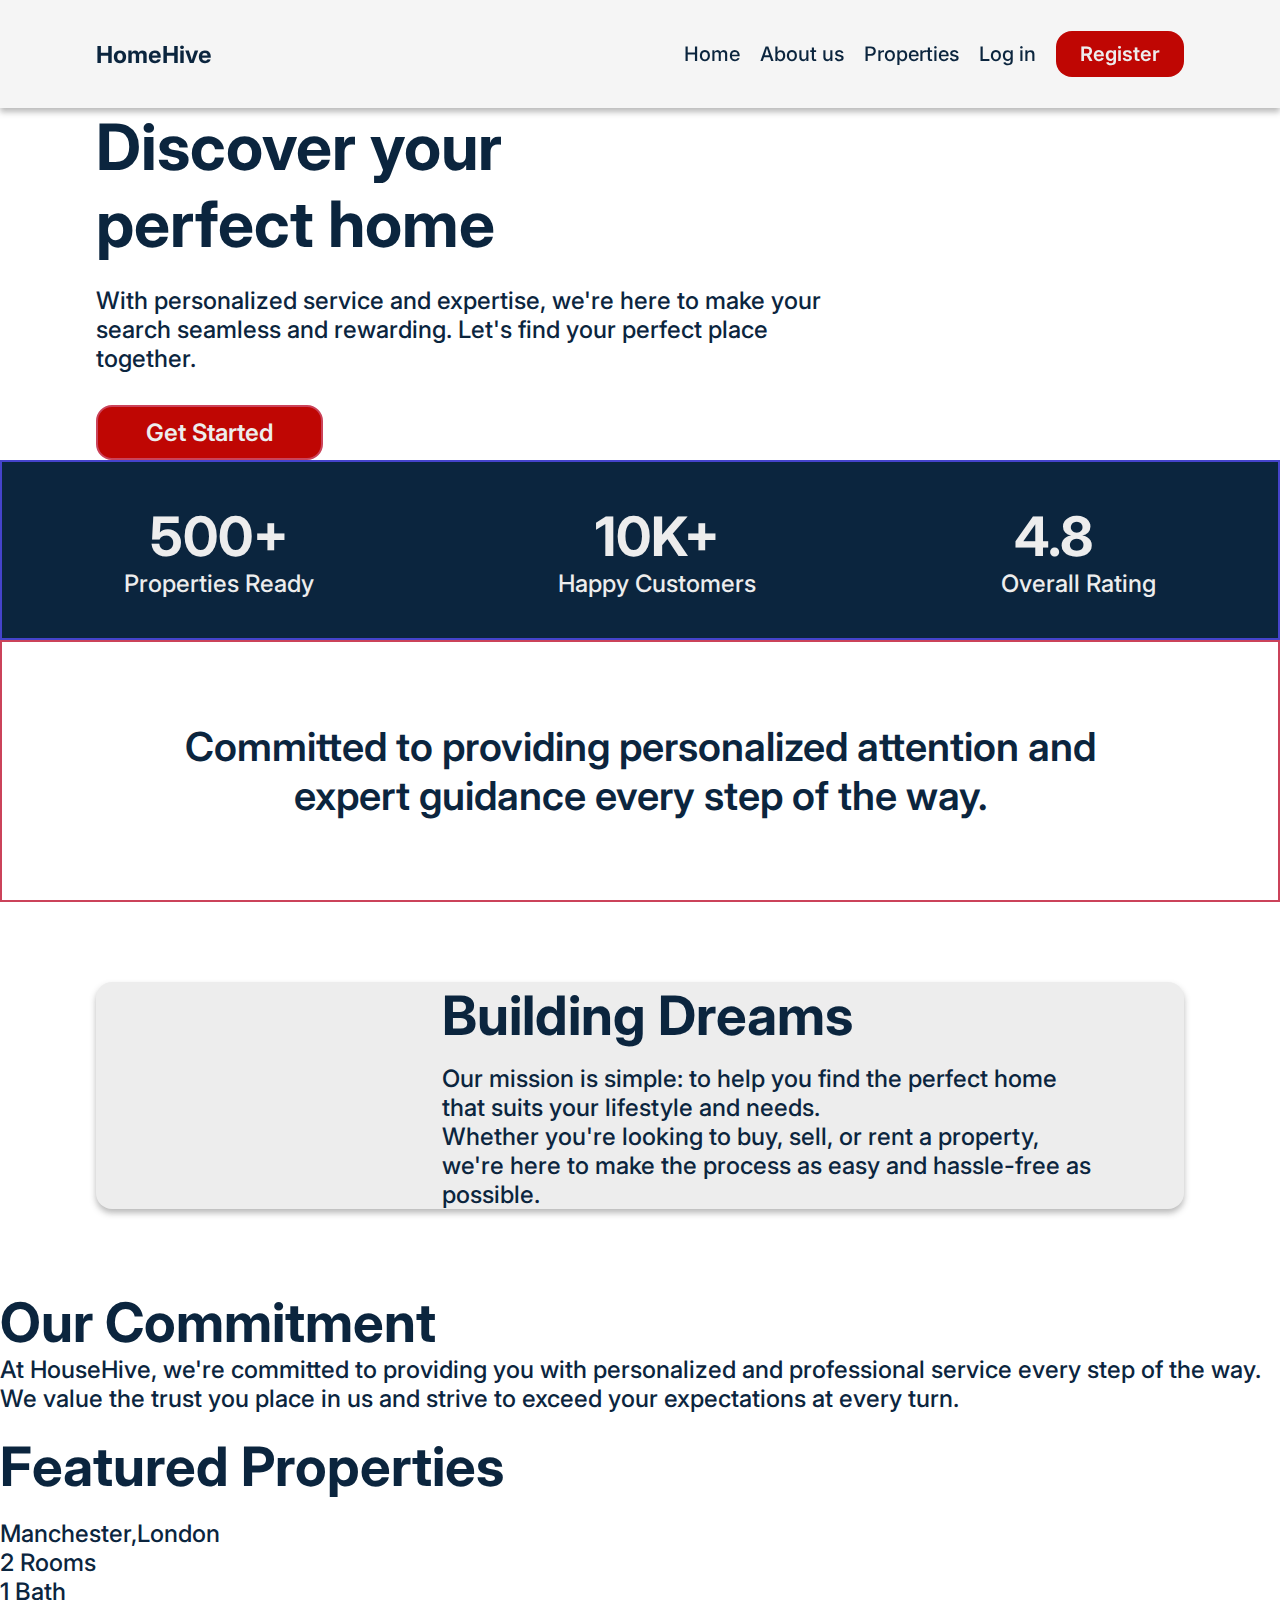
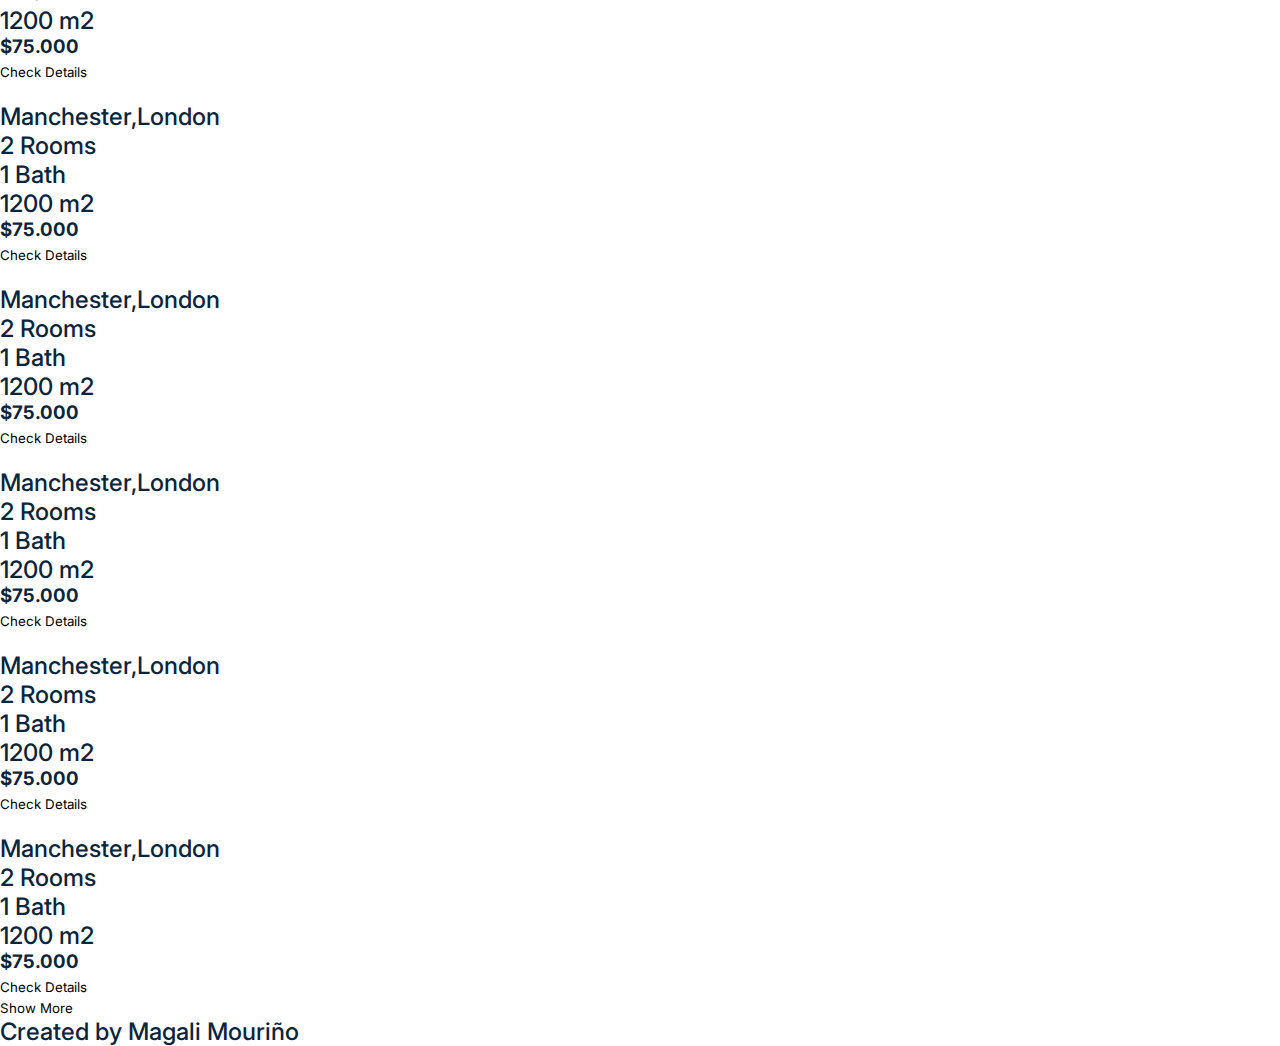
==== index.html @ 3bb1bc7a "other sections" ====
<!DOCTYPE html>
<html lang="en">
<head>
    <meta charset="UTF-8">
    <meta name="viewport" content="width=device-width, initial-scale=1.0">
    <title>HomeHive</title>
    <link rel="stylesheet" href="styles.css">
    <link rel="shortcut icon" href="favicon.ico" type="image/x-icon">
    <script src="https://kit.fontawesome.com/fa030ff4b5.js" crossorigin="anonymous"></script>
</head>
<body>
    <header class="header">
        <nav>
            <a class="company-name"><h3>HomeHive</h3><i class="fa-solid fa-house"></i></a>
            <ul>
                <li><a href="">Home</a></li>
                <li><a href="">About us</a></li>
                <li><a href="">Properties</a></li>
                <li><a href="">Log in</a></li>
                <li><a class="red-button" href="">Register</a></li>
            </ul>
        </nav>
    </header>
    <main>
        <section class="first-section">
            <div>
                <h1>Discover your <br> perfect home</h1>
                <p>With personalized service and expertise, we're here to make your search seamless and rewarding. Let's find your perfect place together.</p>
                <button class="red-button">Get Started</button>
            </div>
            <img src="./assets/mainSection-image.jpg" alt="">
        </section>

        <section class="numbers-section">
            <ul>
                <li>
                    <h2>500+</h2>
                    <p>Properties Ready</p>
                </li>
                <li>
                    <h2>10K+</h2>
                    <p>Happy Customers</p>
                </li>
                <li >
                    <div><i class="fas fa-star"></i>
                        <h2>4.8</h2></div>
                    <p>Overall Rating</p>
                </li>
            </ul>
        </section>

        <section class="about-section">
            <h2 class="sub-title">Committed to providing personalized attention and <br> expert guidance every step of the way.</h2>
        
            <div class="building-dreams">
                <img src="./assets/building-dreams.png" alt="">
                <div class="box">
                    <h2>Building Dreams</h2>
                    <p>Our mission is simple: to help you find the perfect home that suits your lifestyle and needs.</p>
                    <p>Whether you're looking to buy, sell, or rent a property, we're here to make the process as easy and hassle-free as possible.</p>
                </div>
            </div>

            <div>
                <h2>Our Commitment</h2>
                <p>At HouseHive, we're committed to providing you with personalized and professional service every step of the way.</p>
                <p>We value the trust you place in us and strive to exceed your expectations at every turn.</p>
                <img src="./assets/our-commitment.jpg" alt="">
            </div>
        </section>

        <section>
            <h2>Featured Properties</h2>
            <div>
                <div>
                    <img src="./assets/property-1.png" alt="">
                    <p>Manchester,London</p>
                    <p>2 Rooms</p>
                    <p>1 Bath</p>
                    <p>1200 m2</p>
                    <h3>$75.000</h3>
                    <a href="./pages/details.html"><button>Check Details</button></a>
                </div>
                <div>
                    <img src="./assets/property-2.jpg" alt="">
                    <p>Manchester,London</p>
                    <p>2 Rooms</p>
                    <p>1 Bath</p>
                    <p>1200 m2</p>
                    <h3>$75.000</h3>
                    <a href="./pages/details.html"><button>Check Details</button></a>
                </div>
                <div>
                    <img src="./assets/property-3.png" alt="">
                    <p>Manchester,London</p>
                    <p>2 Rooms</p>
                    <p>1 Bath</p>
                    <p>1200 m2</p>
                    <h3>$75.000</h3>
                    <a href="./pages/details.html"><button>Check Details</button></a>
                </div>
                <div>
                    <img src="./assets/property-4.png" alt="">
                    <p>Manchester,London</p>
                    <p>2 Rooms</p>
                    <p>1 Bath</p>
                    <p>1200 m2</p>
                    <h3>$75.000</h3>
                    <a href="./pages/details.html"><button>Check Details</button></a>
                </div>
                <div>
                    <img src="./assets/property-5.png" alt="">
                    <p>Manchester,London</p>
                    <p>2 Rooms</p>
                    <p>1 Bath</p>
                    <p>1200 m2</p>
                    <h3>$75.000</h3>
                    <a href="./pages/details.html"><button>Check Details</button></a>
                </div>
                <div>
                    <img src="./assets/property-6.png" alt="">
                    <p>Manchester,London</p>
                    <p>2 Rooms</p>
                    <p>1 Bath</p>
                    <p>1200 m2</p>
                    <h3>$75.000</h3>
                    <a href="./pages/details.html"><button>Check Details</button></a>
                </div>
            </div>

            <button>Show More</button>
        </section>

    </main>
    <footer>
      <p>Created by Magali Mouriño</p>
      <a href=""><i class="fab fa-linkedin"></i></a>
      <a href=""><i class="fab fa-github"></i></a>
    </footer>
    
</body>
</html>
---- styles.css ----
/*Fuente de google fonts*/
@import url('https://fonts.googleapis.com/css2?family=Inter:wght@100..900&display=swap');

:root {
    --primary-color: #EDEDED;
    --secondary-color: #0B253E;
    --red-color: #8D0801;
    --lightRed-color: #BF0603;
}

/*Reseteo de valores*/
*{
    margin: 0;
    padding: 0;
    box-sizing: border-box;
    font-family: "Inter", sans-serif;
}

/*Estilos generales*/
body{
    
    color: var(--secondary-color);
    
}


h1{
    font-size: 4rem;
}

h2{
    font-size: 3.4rem;
}

p{
    font-size: 1.5rem;
    font-weight: 500;
}

ul{
    list-style: none;;
}

a{
    text-decoration: none; 
    color: var(--secondary-color);
    font-size: 1.25rem;
}

button {
    border: none;
    outline: none;
    background-color: transparent;
    cursor: pointer;
    padding: 0;
    margin: 0;
    font-family: inherit;
}

/*clases*/

.header{
    background-color: #F5F5F5;
    box-shadow: 0px 4px 6px 0px rgba(60, 60, 60, 0.361);
    height: 12vh;
    position: sticky;
    top: 0;
        nav{
            height: 100%;
            display: flex;
            align-items: center;
            justify-content: space-between;
            padding: 0 6rem;
            .company-name{
                display: flex;
                i{
                    margin-left: 3px;
                    margin-top: 3.5px; 
                }
            }
            ul{
                display: flex;
                column-gap: 20px;
                font-weight: 500;
            }
           
        }
}

.first-section{
    display: flex;
    align-items: center;
    div{
        margin-left: 6rem;
        margin-right: 5rem;
        h1{
            margin-bottom: 1.5rem;
        }
        p{
            margin-bottom: 2rem;
           
           
        }
        button{
            font-size: 1.5rem;
            border: 2px solid rgb(203, 67, 90);
            padding-right: 3rem;
            padding-left: 3rem;
        }   
    }
    img{
        width: 50%;
    }
}

.numbers-section{
    background-color: var(--secondary-color);
    color: var(--primary-color);
    height: 20vh;
    ul{
        height: 100%;
        border: 2px solid rgb(69, 67, 203);
        display: flex;
        align-items: center;
        justify-content: space-around;
        li{
            text-align: center;
            div{
                display: flex;
                
            }
        }
      
    }
}

.about-section{
    .sub-title{
        text-align: center;
        font-weight: 600;
        border: 2px solid rgb(203, 67, 90);
        padding: 80px 0;
        font-size: 2.5rem;
    }
    .building-dreams{
        background-color: var(--primary-color);
        display: flex;
        margin: 5rem 6rem;
        box-shadow: 0px 4px 6px 0px rgba(60, 60, 60, 0.361);
        border-radius: 16px;
        align-items: center;
        .box{
            margin-left: 5rem;
            margin-right: 5rem;
            h2{
                margin-bottom: 1rem;
            }
        }
        img{
            width: 50%;
        }
    } 
}


.red-button{
    background-color: var(--lightRed-color);
    color: var(--primary-color);
    padding: 0.7rem 1.5rem;
    border-radius: 16px;
    font-weight: 600;
    cursor: pointer;
}
/*Modificando icono*/
.fa-solid{
    color: var(--secondary-color);
}

.fa-star{
    font-size: 2rem;
    padding-top: 0.7rem;
    margin-right: 13px;
}
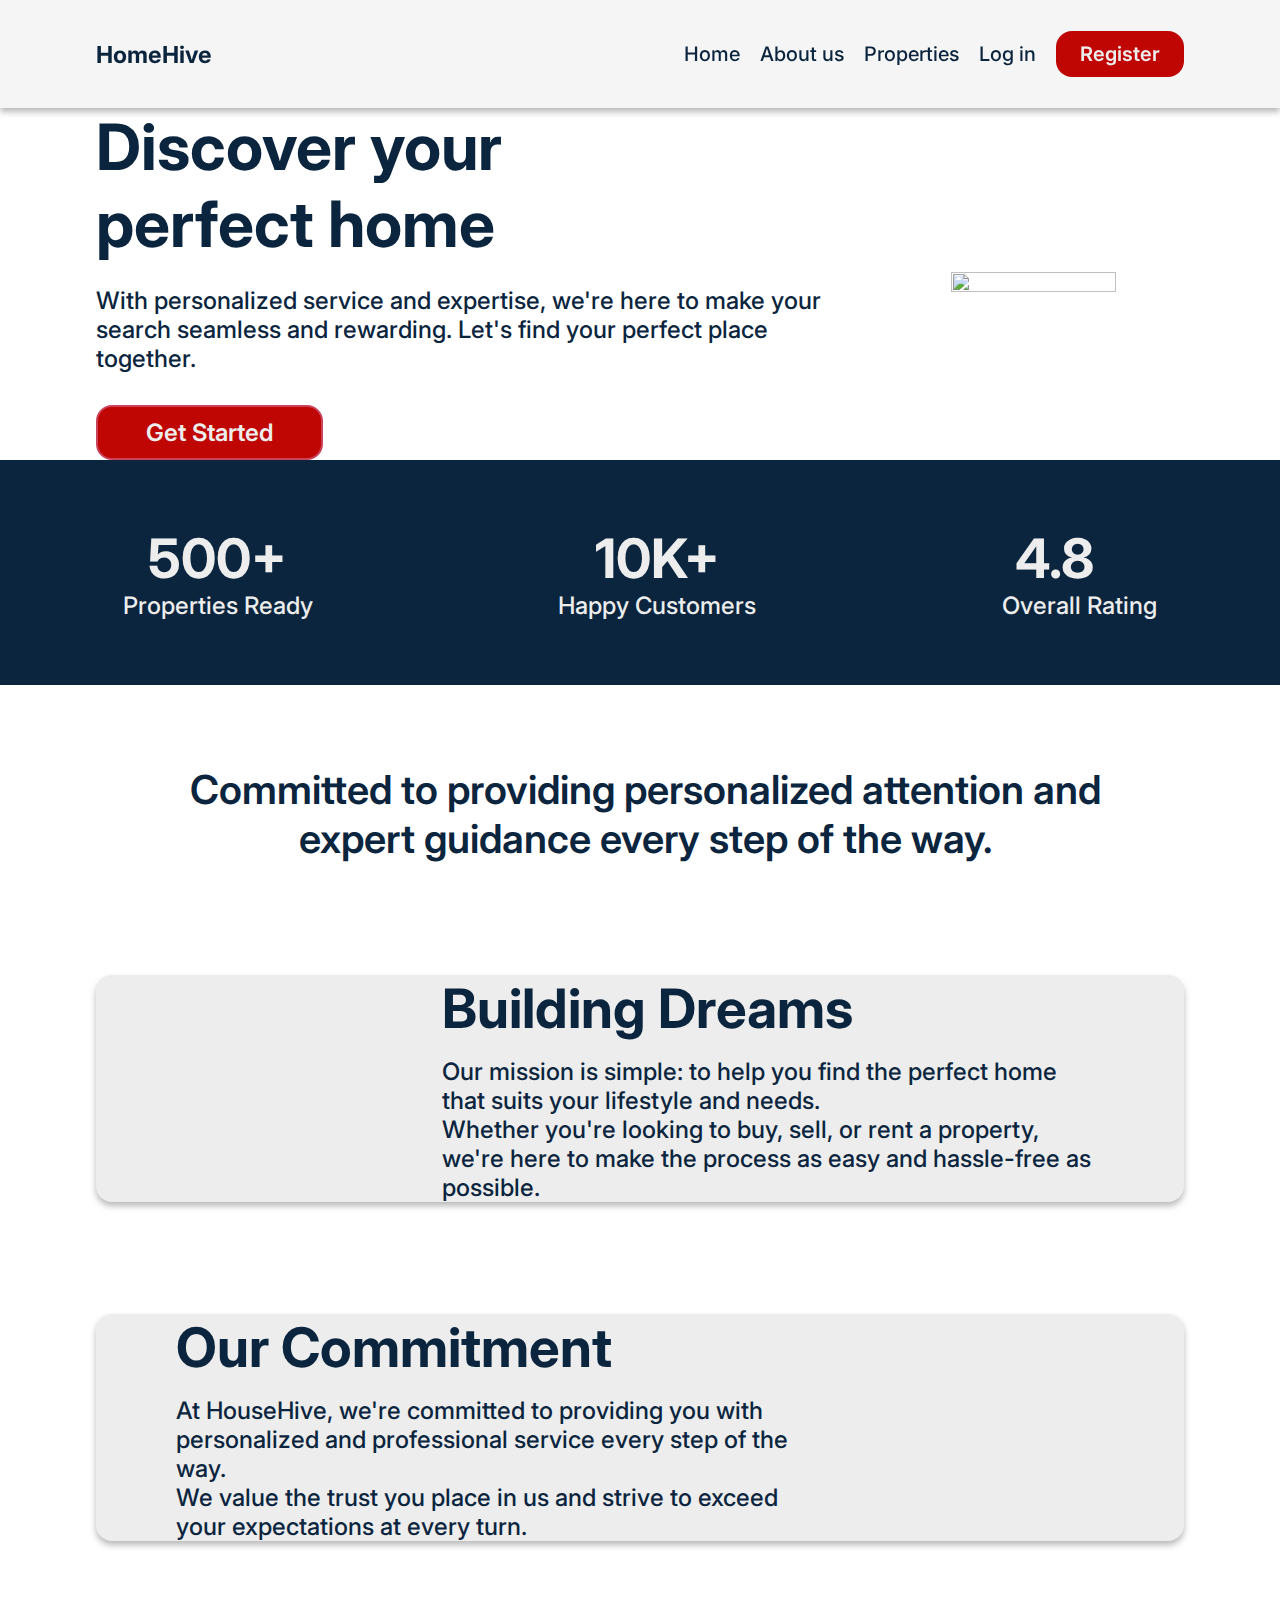
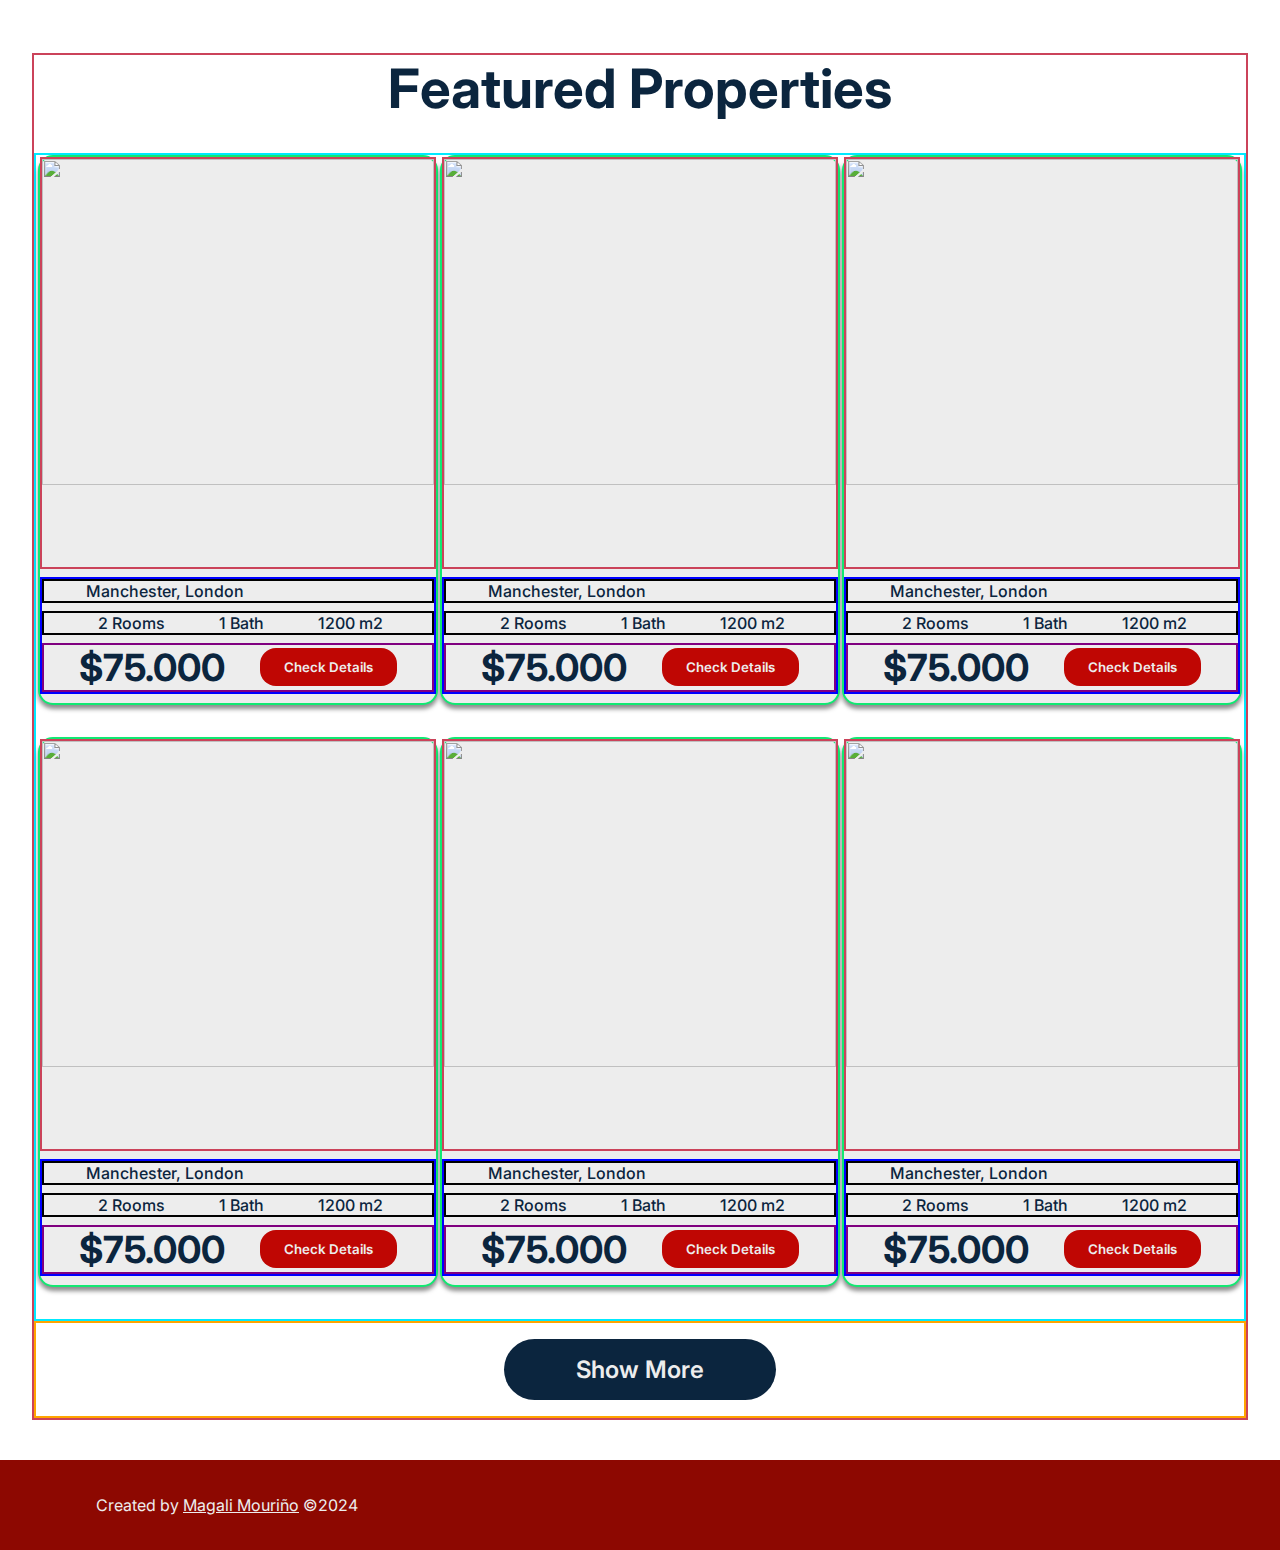
==== commit 6f4a64b2: "login page" ====
--- a/index.html
+++ b/index.html
@@ -16,7 +16,7 @@
                 <li><a href="">Home</a></li>
                 <li><a href="">About us</a></li>
                 <li><a href="">Properties</a></li>
-                <li><a href="">Log in</a></li>
+                <li><a href="./pages/logIn.html">Log in</a></li>
                 <li><a class="red-button" href="">Register</a></li>
             </ul>
         </nav>
@@ -52,7 +52,7 @@
         <section class="about-section">
             <h2 class="sub-title">Committed to providing personalized attention and <br> expert guidance every step of the way.</h2>
         
-            <div class="building-dreams">
+            <div class="square-section">
                 <img src="./assets/building-dreams.png" alt="">
                 <div class="box">
                     <h2>Building Dreams</h2>
@@ -61,81 +61,154 @@
                 </div>
             </div>
 
-            <div>
-                <h2>Our Commitment</h2>
-                <p>At HouseHive, we're committed to providing you with personalized and professional service every step of the way.</p>
-                <p>We value the trust you place in us and strive to exceed your expectations at every turn.</p>
-                <img src="./assets/our-commitment.jpg" alt="">
-            </div>
-        </section>
-
-        <section>
+            <div class="square-section">
+                <div class="box">
+                    <h2>Our Commitment</h2>
+                    <p>At HouseHive, we're committed to providing you with personalized and professional service every step of the way.</p>
+                    <p>We value the trust you place in us and strive to exceed your expectations at every turn.</p>
+                </div>
+                <img  class="keys" src="./assets/our-commitment.jpg" alt="">
+            </div>
+        </section>
+
+        <section class="featured-section">
             <h2>Featured Properties</h2>
-            <div>
-                <div>
+            <div class="galery-p">
+                <div class="property">
                     <img src="./assets/property-1.png" alt="">
-                    <p>Manchester,London</p>
-                    <p>2 Rooms</p>
-                    <p>1 Bath</p>
-                    <p>1200 m2</p>
-                    <h3>$75.000</h3>
-                    <a href="./pages/details.html"><button>Check Details</button></a>
-                </div>
-                <div>
+                    
+                    <div class="info">
+                        <div class="location"><i class="fas fa-map-marker-alt"></i>
+                            <p>Manchester, London</p></div>
+                        <div class="prop-details">
+                            <div class="r-b-m"> <i class="fas fa-bed"></i>
+                                <p>2 Rooms</p></div>
+                            <div class="r-b-m"><i class="fas fa-bath"></i>
+                                <p>1 Bath</p></div>
+                           <div class="r-b-m"> <i class="fas fa-vector-square"></i>
+                            <p>1200 m2</p></div>
+                        </div>
+                        <div class="price-and-button">
+                            <h3>$75.000</h3>
+                            <a href="./pages/details.html"><button class="red-button">Check Details</button></a>
+                        </div>
+                    </div>
+                </div>
+                <div class="property">
                     <img src="./assets/property-2.jpg" alt="">
-                    <p>Manchester,London</p>
-                    <p>2 Rooms</p>
-                    <p>1 Bath</p>
-                    <p>1200 m2</p>
-                    <h3>$75.000</h3>
-                    <a href="./pages/details.html"><button>Check Details</button></a>
-                </div>
-                <div>
+                    
+                    <div class="info">
+                        <div class="location"><i class="fas fa-map-marker-alt"></i>
+                            <p>Manchester, London</p></div>
+                        <div class="prop-details">
+                            <div class="r-b-m"> <i class="fas fa-bed"></i>
+                                <p>2 Rooms</p></div>
+                            <div class="r-b-m"><i class="fas fa-bath"></i>
+                                <p>1 Bath</p></div>
+                           <div class="r-b-m"> <i class="fas fa-vector-square"></i>
+                            <p>1200 m2</p></div>
+                        </div>
+                        <div class="price-and-button">
+                            <h3>$75.000</h3>
+                            <a href="./pages/details.html"><button class="red-button">Check Details</button></a>
+                        </div>
+                    </div>
+                </div>
+                <div class="property">
                     <img src="./assets/property-3.png" alt="">
-                    <p>Manchester,London</p>
-                    <p>2 Rooms</p>
-                    <p>1 Bath</p>
-                    <p>1200 m2</p>
-                    <h3>$75.000</h3>
-                    <a href="./pages/details.html"><button>Check Details</button></a>
-                </div>
-                <div>
+                    
+                    <div class="info">
+                        <div class="location"><i class="fas fa-map-marker-alt"></i>
+                            <p>Manchester, London</p></div>
+                        <div class="prop-details">
+                            <div class="r-b-m"> <i class="fas fa-bed"></i>
+                                <p>2 Rooms</p></div>
+                            <div class="r-b-m"><i class="fas fa-bath"></i>
+                                <p>1 Bath</p></div>
+                           <div class="r-b-m"> <i class="fas fa-vector-square"></i>
+                            <p>1200 m2</p></div>
+                        </div>
+                        <div class="price-and-button">
+                            <h3>$75.000</h3>
+                            <a href="./pages/details.html"><button class="red-button">Check Details</button></a>
+                        </div>
+                    </div>
+                </div>
+                <div class="property">
                     <img src="./assets/property-4.png" alt="">
-                    <p>Manchester,London</p>
-                    <p>2 Rooms</p>
-                    <p>1 Bath</p>
-                    <p>1200 m2</p>
-                    <h3>$75.000</h3>
-                    <a href="./pages/details.html"><button>Check Details</button></a>
-                </div>
-                <div>
+                    
+                    <div class="info">
+                        <div class="location"><i class="fas fa-map-marker-alt"></i>
+                            <p>Manchester, London</p></div>
+                        <div class="prop-details">
+                            <div class="r-b-m"> <i class="fas fa-bed"></i>
+                                <p>2 Rooms</p></div>
+                            <div class="r-b-m"><i class="fas fa-bath"></i>
+                                <p>1 Bath</p></div>
+                           <div class="r-b-m"> <i class="fas fa-vector-square"></i>
+                            <p>1200 m2</p></div>
+                        </div>
+                        <div class="price-and-button">
+                            <h3>$75.000</h3>
+                            <a href="./pages/details.html"><button class="red-button">Check Details</button></a>
+                        </div>
+                    </div>
+                </div>
+                <div class="property">
                     <img src="./assets/property-5.png" alt="">
-                    <p>Manchester,London</p>
-                    <p>2 Rooms</p>
-                    <p>1 Bath</p>
-                    <p>1200 m2</p>
-                    <h3>$75.000</h3>
-                    <a href="./pages/details.html"><button>Check Details</button></a>
-                </div>
-                <div>
+                    
+                    <div class="info">
+                        <div class="location"><i class="fas fa-map-marker-alt"></i>
+                            <p>Manchester, London</p></div>
+                        <div class="prop-details">
+                            <div class="r-b-m"> <i class="fas fa-bed"></i>
+                                <p>2 Rooms</p></div>
+                            <div class="r-b-m"><i class="fas fa-bath"></i>
+                                <p>1 Bath</p></div>
+                           <div class="r-b-m"> <i class="fas fa-vector-square"></i>
+                            <p>1200 m2</p></div>
+                        </div>
+                        <div class="price-and-button">
+                            <h3>$75.000</h3>
+                            <a href="./pages/details.html"><button class="red-button">Check Details</button></a>
+                        </div>
+                    </div>
+                </div>
+                <div class="property">
                     <img src="./assets/property-6.png" alt="">
-                    <p>Manchester,London</p>
-                    <p>2 Rooms</p>
-                    <p>1 Bath</p>
-                    <p>1200 m2</p>
-                    <h3>$75.000</h3>
-                    <a href="./pages/details.html"><button>Check Details</button></a>
-                </div>
-            </div>
-
-            <button>Show More</button>
+                    
+                    <div class="info">
+                        <div class="location"><i class="fas fa-map-marker-alt"></i>
+                            <p>Manchester, London</p></div>
+                        <div class="prop-details">
+                            <div class="r-b-m"> <i class="fas fa-bed"></i>
+                                <p>2 Rooms</p></div>
+                            <div class="r-b-m"><i class="fas fa-bath"></i>
+                                <p>1 Bath</p></div>
+                           <div class="r-b-m"> <i class="fas fa-vector-square"></i>
+                            <p>1200 m2</p></div>
+                        </div>
+                        <div class="price-and-button">
+                            <h3>$75.000</h3>
+                            <a href="./pages/details.html"><button class="red-button">Check Details</button></a>
+                        </div>
+                    </div>
+                </div>
+
+                
+               
+            </div>
+
+            <div class="show-more"><button class="button-blue">Show More</button></div>
         </section>
 
     </main>
-    <footer>
-      <p>Created by Magali Mouriño</p>
-      <a href=""><i class="fab fa-linkedin"></i></a>
-      <a href=""><i class="fab fa-github"></i></a>
+    <footer class="footer">
+      <p>Created by <u>Magali Mouriño</u> ©2024</p>
+      <div>
+        <a href="www.linkedin.com/in/magali-mouriño" target="_blank"><i class="fab fa-linkedin"></i></a>
+        <a href="https://github.com/magalimou" target="_blank"><i class="fab fa-github"></i></a>
+      </div>
     </footer>
     
 </body>
--- a/styles.css
+++ b/styles.css
@@ -77,6 +77,7 @@
                     margin-left: 3px;
                     margin-top: 3.5px; 
                 }
+              
             }
             ul{
                 display: flex;
@@ -110,16 +111,16 @@
     }
     img{
         width: 50%;
+        height: 50%;
     }
 }
 
 .numbers-section{
     background-color: var(--secondary-color);
     color: var(--primary-color);
-    height: 20vh;
+    height: 25vh;
     ul{
         height: 100%;
-        border: 2px solid rgb(69, 67, 203);
         display: flex;
         align-items: center;
         justify-content: space-around;
@@ -138,14 +139,13 @@
     .sub-title{
         text-align: center;
         font-weight: 600;
-        border: 2px solid rgb(203, 67, 90);
-        padding: 80px 0;
+        padding: 80px 0 0 10px;
         font-size: 2.5rem;
     }
-    .building-dreams{
+    .square-section{
         background-color: var(--primary-color);
         display: flex;
-        margin: 5rem 6rem;
+        margin: 7rem 6rem;
         box-shadow: 0px 4px 6px 0px rgba(60, 60, 60, 0.361);
         border-radius: 16px;
         align-items: center;
@@ -162,6 +162,110 @@
     } 
 }
 
+.keys{
+    border-top-right-radius: 16px;
+    border-bottom-right-radius: 16px;
+}
+
+.featured-section{
+    width: 95%;
+    border: 2px solid rgb(203, 67, 90);
+    margin: 0 auto;
+    margin-bottom: 2.5rem;
+    
+        h2{
+            text-align: center;
+            margin-bottom: 2rem;
+        }
+        .galery-p{
+            display: flex;
+            flex-wrap: wrap;
+            justify-content: space-evenly;
+            border: 2px solid rgb(0, 234, 255);
+            .property{
+                border: 2px solid rgb(18, 232, 114);
+                width: 400px;
+                height: 550px;
+                border-radius: 15px;
+                margin-bottom: 2rem;
+                padding-bottom: 2rem;
+                background-color: var(--primary-color);
+                box-shadow: 0px 4px 4px 0px rgba(60, 60, 60, 0.58);
+
+                    p{
+                        font-size: 1rem;
+                    }
+
+                    img{
+                        width: 100%;
+                        height: 80%;
+                        border: 2px solid rgb(203, 67, 90);
+                    }
+
+                    .info{
+                        border: 2px solid blue;
+                        margin-top: 0.5rem;
+                         .location{
+                            display: flex;
+                            align-items: center;
+                            border: 2px solid black;
+                            column-gap: 5px;
+                            padding-left: 2.3rem;
+                         }
+                    
+                            .prop-details{
+                                display: flex;
+                                justify-content: space-evenly;
+                                margin: 0.5rem 0;
+                                border: 2px solid black;
+
+                                .r-b-m{
+                                    display: flex;
+                                    column-gap: 5px;
+                                }
+                            }
+                            .price-and-button{
+                                display: flex;
+                                justify-content: space-evenly;
+                                align-items: center;
+                                font-size: 2rem;
+                                border: 2px solid purple;
+                                
+                            }
+                    }
+
+            } 
+        }
+        .show-more{
+            border: 2px solid orange;
+            justify-content: center;
+            display: flex;
+        }
+        
+}
+
+.footer{
+    height: 10vh;
+    background-color: var(--red-color);
+    color: var(--primary-color);
+    display: flex;
+    align-items: center;
+    justify-content: space-between;
+    padding: 0 6rem;
+    p{
+        font-size: 1rem;
+        font-weight: 400;
+    }
+    div{
+        column-gap: 20px;
+        i{
+            color: var(--primary-color);
+            font-size: 2rem;
+            margin-right: 15px;
+        }
+    }
+   
+}
 
 .red-button{
     background-color: var(--lightRed-color);
@@ -171,6 +275,19 @@
     font-weight: 600;
     cursor: pointer;
 }
+
+.button-blue{
+    background-color: var(--secondary-color);
+    color: var(--primary-color);
+    padding: 1rem 4.5rem;
+    border-radius: 44px;
+    font-size: 1.5rem;
+    font-weight: 600;
+    cursor: pointer;
+    margin-top: 1rem;
+    margin-bottom: 1rem;
+}
+
 /*Modificando icono*/
 .fa-solid{
     color: var(--secondary-color);
@@ -182,4 +299,70 @@
     margin-right: 13px;
 }
 
-
+/*Log in section*/
+.main-login{
+    background-color: var(--primary-color);
+}
+.login-container{
+    height: 100vh;
+    width: 100%;
+    display: flex;
+    align-items: center;    
+    justify-content: center;
+    .cont{
+        background-color: #F5F5F5;
+        box-shadow: 0px 3px 6px 3px rgba(158, 158, 158, 0.75);
+        width: 40%;
+        height: 75vh;
+        text-align: center;
+        padding: 2rem 0;
+        .login{
+            font-size: 2rem;
+        }
+        .div-inputs{
+            display: flex;
+            flex-direction: column;
+            align-items: center;
+            margin-top: 2rem;
+            width: 100%;
+      
+            input{
+                padding: 1rem 2rem;
+                border-radius: 10px;
+                border: 2px solid #00142786;
+                font-size: 1.2rem;
+                font-weight: 500;
+                width: 60%;
+                margin-bottom: 1rem;
+            }
+            button{
+                font-size: 1.2rem;
+                font-weight: 600;
+                color: var(--primary-color);
+                background-color: var(--secondary-color);
+                padding: 1rem 2rem;
+                width: 60%;
+                border-radius: 10px;
+                margin-bottom: 2rem;
+            }
+            h3{
+                font-size: 1.1rem;
+                margin-bottom: 2rem;
+                font-weight: 400;
+                margin: 0 7rem;
+                u{
+                    color: var(--red-color);
+                    font-weight: 700;
+                    font-size: 1.1rem;
+                }
+            }
+            p{
+                font-size: 1rem;
+                margin: 0 7rem;
+                margin-top: 4rem;
+            }
+            
+        }
+
+    }
+}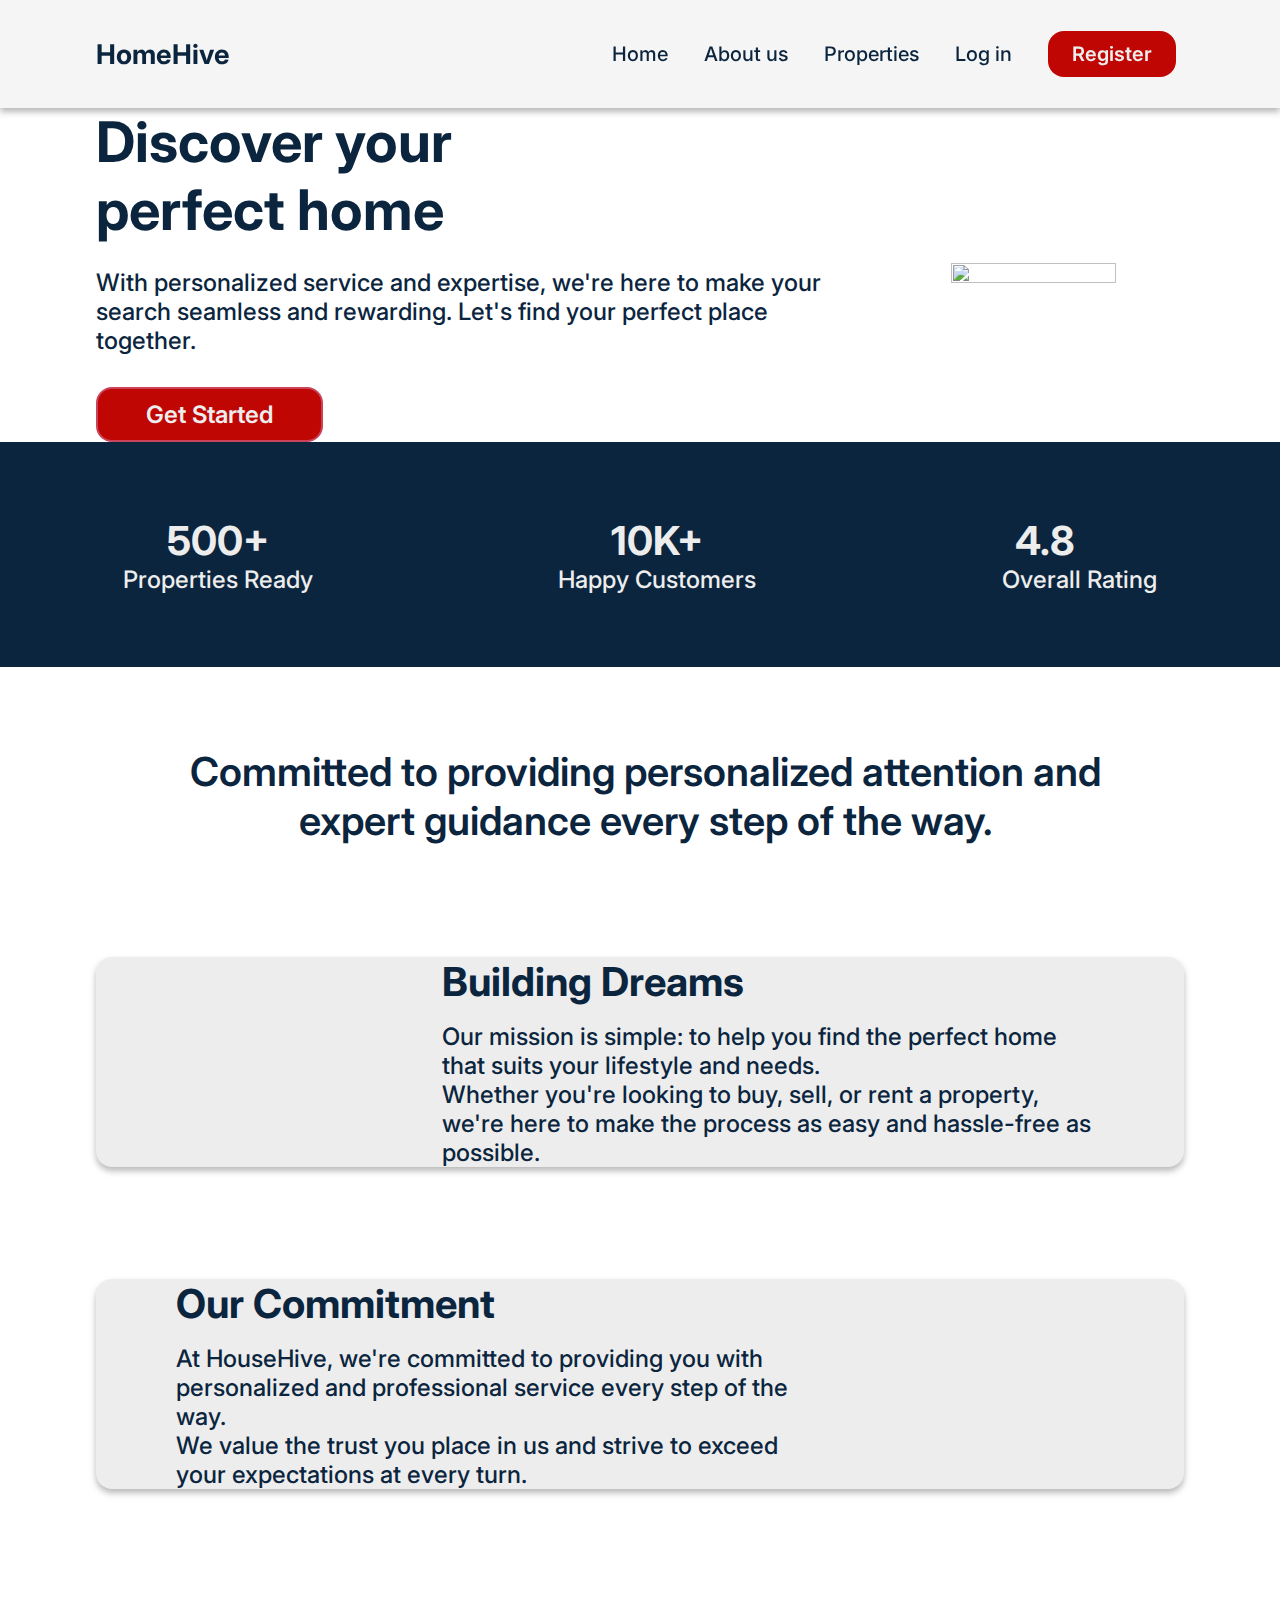
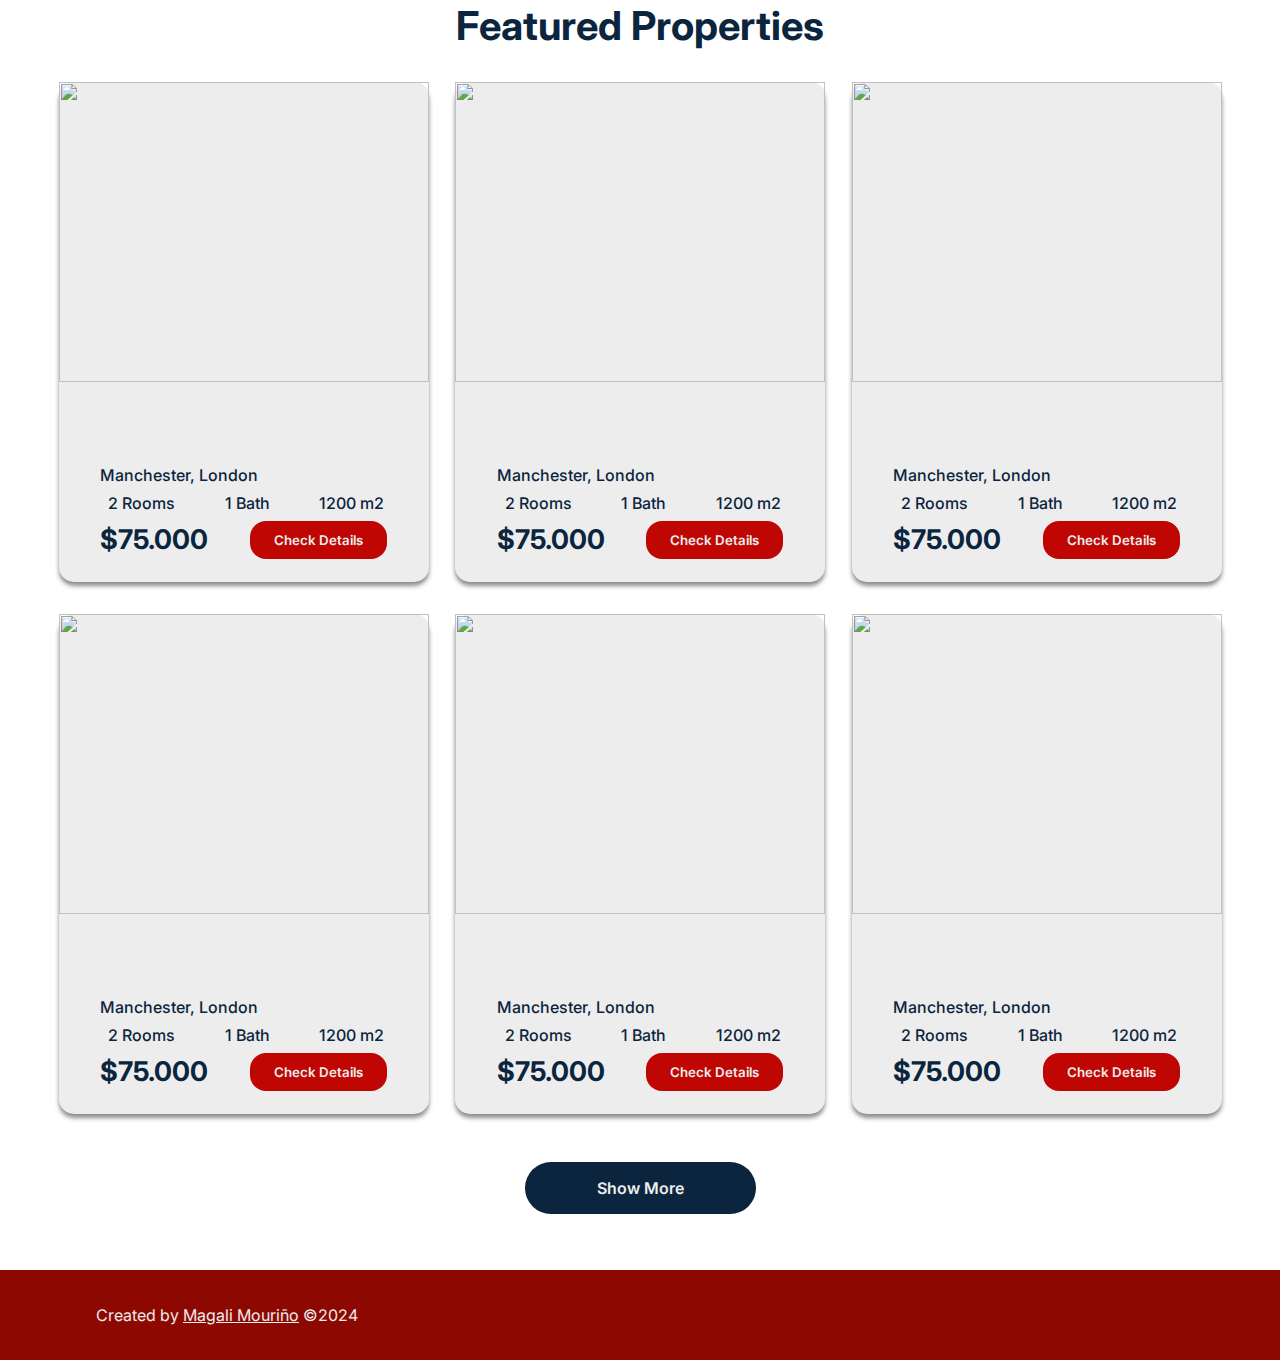
==== commit 28f78ac9: "hover buttons" ====
--- a/index.html
+++ b/index.html
@@ -13,11 +13,11 @@
         <nav>
             <a class="company-name"><h3>HomeHive</h3><i class="fa-solid fa-house"></i></a>
             <ul>
-                <li><a href="">Home</a></li>
-                <li><a href="">About us</a></li>
-                <li><a href="">Properties</a></li>
-                <li><a href="./pages/logIn.html">Log in</a></li>
-                <li><a class="red-button" href="">Register</a></li>
+                <li class="hover-light-red"><a href="index.html">Home</a></li>
+                <li class="hover-light-red"><a href="">About us</a></li>
+                <li class="hover-light-red"><a href="">Properties</a></li>
+                <li class="hover-light-red"><a href="./pages/logIn.html">Log in</a></li>
+                <li><a class="red-button hover-red-b" href="">Register</a></li>
             </ul>
         </nav>
     </header>
@@ -26,7 +26,7 @@
             <div>
                 <h1>Discover your <br> perfect home</h1>
                 <p>With personalized service and expertise, we're here to make your search seamless and rewarding. Let's find your perfect place together.</p>
-                <button class="red-button">Get Started</button>
+                <button class="red-button hover-red-b">Get Started</button>
             </div>
             <img src="./assets/mainSection-image.jpg" alt="">
         </section>
@@ -90,7 +90,7 @@
                         </div>
                         <div class="price-and-button">
                             <h3>$75.000</h3>
-                            <a href="./pages/details.html"><button class="red-button">Check Details</button></a>
+                            <a href="./pages/details.html"><button class="red-button hover-red-b">Check Details</button></a>
                         </div>
                     </div>
                 </div>
@@ -110,7 +110,7 @@
                         </div>
                         <div class="price-and-button">
                             <h3>$75.000</h3>
-                            <a href="./pages/details.html"><button class="red-button">Check Details</button></a>
+                            <a href="./pages/details.html"><button class="red-button hover-red-b">Check Details</button></a>
                         </div>
                     </div>
                 </div>
@@ -130,7 +130,7 @@
                         </div>
                         <div class="price-and-button">
                             <h3>$75.000</h3>
-                            <a href="./pages/details.html"><button class="red-button">Check Details</button></a>
+                            <a href="./pages/details.html"><button class="red-button hover-red-b">Check Details</button></a>
                         </div>
                     </div>
                 </div>
@@ -150,7 +150,7 @@
                         </div>
                         <div class="price-and-button">
                             <h3>$75.000</h3>
-                            <a href="./pages/details.html"><button class="red-button">Check Details</button></a>
+                            <a href="./pages/details.html"><button class="red-button hover-red-b">Check Details</button></a>
                         </div>
                     </div>
                 </div>
@@ -170,7 +170,7 @@
                         </div>
                         <div class="price-and-button">
                             <h3>$75.000</h3>
-                            <a href="./pages/details.html"><button class="red-button">Check Details</button></a>
+                            <a href="./pages/details.html"><button class="red-button hover-red-b">Check Details</button></a>
                         </div>
                     </div>
                 </div>
@@ -190,16 +190,13 @@
                         </div>
                         <div class="price-and-button">
                             <h3>$75.000</h3>
-                            <a href="./pages/details.html"><button class="red-button">Check Details</button></a>
-                        </div>
-                    </div>
-                </div>
-
-                
-               
-            </div>
-
-            <div class="show-more"><button class="button-blue">Show More</button></div>
+                            <a href="./pages/details.html"><button class="red-button hover-red-b">Check Details</button></a>
+                        </div>
+                    </div>
+                </div>
+            </div>
+
+            <div class="show-more"><button class="button-blue hover-blue-b">Show More</button></div>
         </section>
 
     </main>
--- a/styles.css
+++ b/styles.css
@@ -25,20 +25,20 @@
 
 
 h1{
-    font-size: 4rem;
+    font-size: 3.5rem;
 }
 
 h2{
-    font-size: 3.4rem;
+    font-size: 2.5rem;
+}
+
+h3{
+    font-size: 1.7rem;
 }
 
 p{
     font-size: 1.5rem;
     font-weight: 500;
-}
-
-ul{
-    list-style: none;;
 }
 
 a{
@@ -55,9 +55,12 @@
     padding: 0;
     margin: 0;
     font-family: inherit;
+    transition: all 0.3s ease;
 }
 
 /*clases*/
+
+/*------------INDEX PAGE ----------------------*/
 
 .header{
     background-color: #F5F5F5;
@@ -80,9 +83,13 @@
               
             }
             ul{
+                list-style: none;
                 display: flex;
                 column-gap: 20px;
                 font-weight: 500;
+                li{
+                    padding: 0.5rem;
+                }
             }
            
         }
@@ -124,6 +131,7 @@
         display: flex;
         align-items: center;
         justify-content: space-around;
+        list-style: none;
         li{
             text-align: center;
             div{
@@ -169,7 +177,7 @@
 
 .featured-section{
     width: 95%;
-    border: 2px solid rgb(203, 67, 90);
+    /*border: 2px solid rgb(203, 67, 90);*/
     margin: 0 auto;
     margin-bottom: 2.5rem;
     
@@ -181,11 +189,11 @@
             display: flex;
             flex-wrap: wrap;
             justify-content: space-evenly;
-            border: 2px solid rgb(0, 234, 255);
+            /*border: 2px solid rgb(0, 234, 255);*/
             .property{
-                border: 2px solid rgb(18, 232, 114);
-                width: 400px;
-                height: 550px;
+                /*border: 2px solid rgb(18, 232, 114);*/
+                width: 370px;
+                height: 500px;
                 border-radius: 15px;
                 margin-bottom: 2rem;
                 padding-bottom: 2rem;
@@ -199,16 +207,16 @@
                     img{
                         width: 100%;
                         height: 80%;
-                        border: 2px solid rgb(203, 67, 90);
+                        /*border: 2px solid rgb(203, 67, 90);*/
                     }
 
                     .info{
-                        border: 2px solid blue;
+                        /*border: 2px solid blue;*/
                         margin-top: 0.5rem;
                          .location{
                             display: flex;
                             align-items: center;
-                            border: 2px solid black;
+                           /* border: 2px solid black;*/
                             column-gap: 5px;
                             padding-left: 2.3rem;
                          }
@@ -217,7 +225,7 @@
                                 display: flex;
                                 justify-content: space-evenly;
                                 margin: 0.5rem 0;
-                                border: 2px solid black;
+                                /*border: 2px solid black;*/
 
                                 .r-b-m{
                                     display: flex;
@@ -229,7 +237,7 @@
                                 justify-content: space-evenly;
                                 align-items: center;
                                 font-size: 2rem;
-                                border: 2px solid purple;
+                                /*border: 2px solid purple;*/
                                 
                             }
                     }
@@ -237,7 +245,7 @@
             } 
         }
         .show-more{
-            border: 2px solid orange;
+            /*border: 2px solid orange;*/
             justify-content: center;
             display: flex;
         }
@@ -267,39 +275,7 @@
    
 }
 
-.red-button{
-    background-color: var(--lightRed-color);
-    color: var(--primary-color);
-    padding: 0.7rem 1.5rem;
-    border-radius: 16px;
-    font-weight: 600;
-    cursor: pointer;
-}
-
-.button-blue{
-    background-color: var(--secondary-color);
-    color: var(--primary-color);
-    padding: 1rem 4.5rem;
-    border-radius: 44px;
-    font-size: 1.5rem;
-    font-weight: 600;
-    cursor: pointer;
-    margin-top: 1rem;
-    margin-bottom: 1rem;
-}
-
-/*Modificando icono*/
-.fa-solid{
-    color: var(--secondary-color);
-}
-
-.fa-star{
-    font-size: 2rem;
-    padding-top: 0.7rem;
-    margin-right: 13px;
-}
-
-/*Log in section*/
+/*----------------LOG IN PAGE---------------------*/
 .main-login{
     background-color: var(--primary-color);
 }
@@ -335,7 +311,7 @@
                 width: 60%;
                 margin-bottom: 1rem;
             }
-            button{
+            .login-button{
                 font-size: 1.2rem;
                 font-weight: 600;
                 color: var(--primary-color);
@@ -344,6 +320,9 @@
                 width: 60%;
                 border-radius: 10px;
                 margin-bottom: 2rem;
+            }
+            .login-button:hover{
+                background-color: #15416d;
             }
             h3{
                 font-size: 1.1rem;
@@ -365,4 +344,94 @@
         }
 
     }
-}+}
+
+/*----------------DETAILS PAGE--------------------*/
+.img-container{
+    background-color: #8D0801;
+    width: 640;
+    height: 550px;
+    img{
+        width: 100%;
+        height: 100%;
+        object-fit: cover;
+    }
+}
+
+.grey-container{
+    background-color: #EDEDED;
+    box-shadow: 0px 4px 6px 0px rgba(60, 60, 60, 0.361);
+    padding: 2rem 6rem;
+    margin: 3rem auto;
+    border-radius: 20px;
+    width: 87%;
+    div{
+      display: flex;
+      justify-content: space-between;
+      align-items: center;
+      margin-bottom: 1rem;
+    }
+    ul{
+        margin-left: 2rem;
+        li{
+            font-size: 1.3rem;
+        }
+    }
+}
+
+
+/*OTHER STYLES*/
+.red-button{
+    background-color: var(--lightRed-color);
+    color: var(--primary-color);
+    padding: 0.7rem 1.5rem;
+    border-radius: 16px;
+    font-weight: 600;
+    cursor: pointer;
+}
+
+.button-blue{
+    background-color: var(--secondary-color);
+    color: var(--primary-color);
+    padding: 1rem 4.5rem;
+    border-radius: 44px;
+    font-size: 1rem;
+    font-weight: 600;
+    cursor: pointer;
+    margin-top: 1rem;
+    margin-bottom: 1rem;
+}
+
+.margin-bottom1{
+    margin-bottom: 1rem;
+
+}
+
+.hover-red-b:hover{
+    background-color: #d12a27;
+}
+
+.hover-blue-b:hover{
+    background-color: #15416d;
+}
+
+.hover-light-red:hover{
+    background-color: #c7c7dda1;
+    border-radius: 10px;
+    
+}
+
+/*Modificando icono*/
+.fa-solid{
+    color: var(--secondary-color);
+}
+
+.fa-star{
+    font-size: 2rem;
+    padding-top: 0.7rem;
+    margin-right: 13px;
+}
+
+.fa-house{
+    padding-top: 0.3rem;
+}
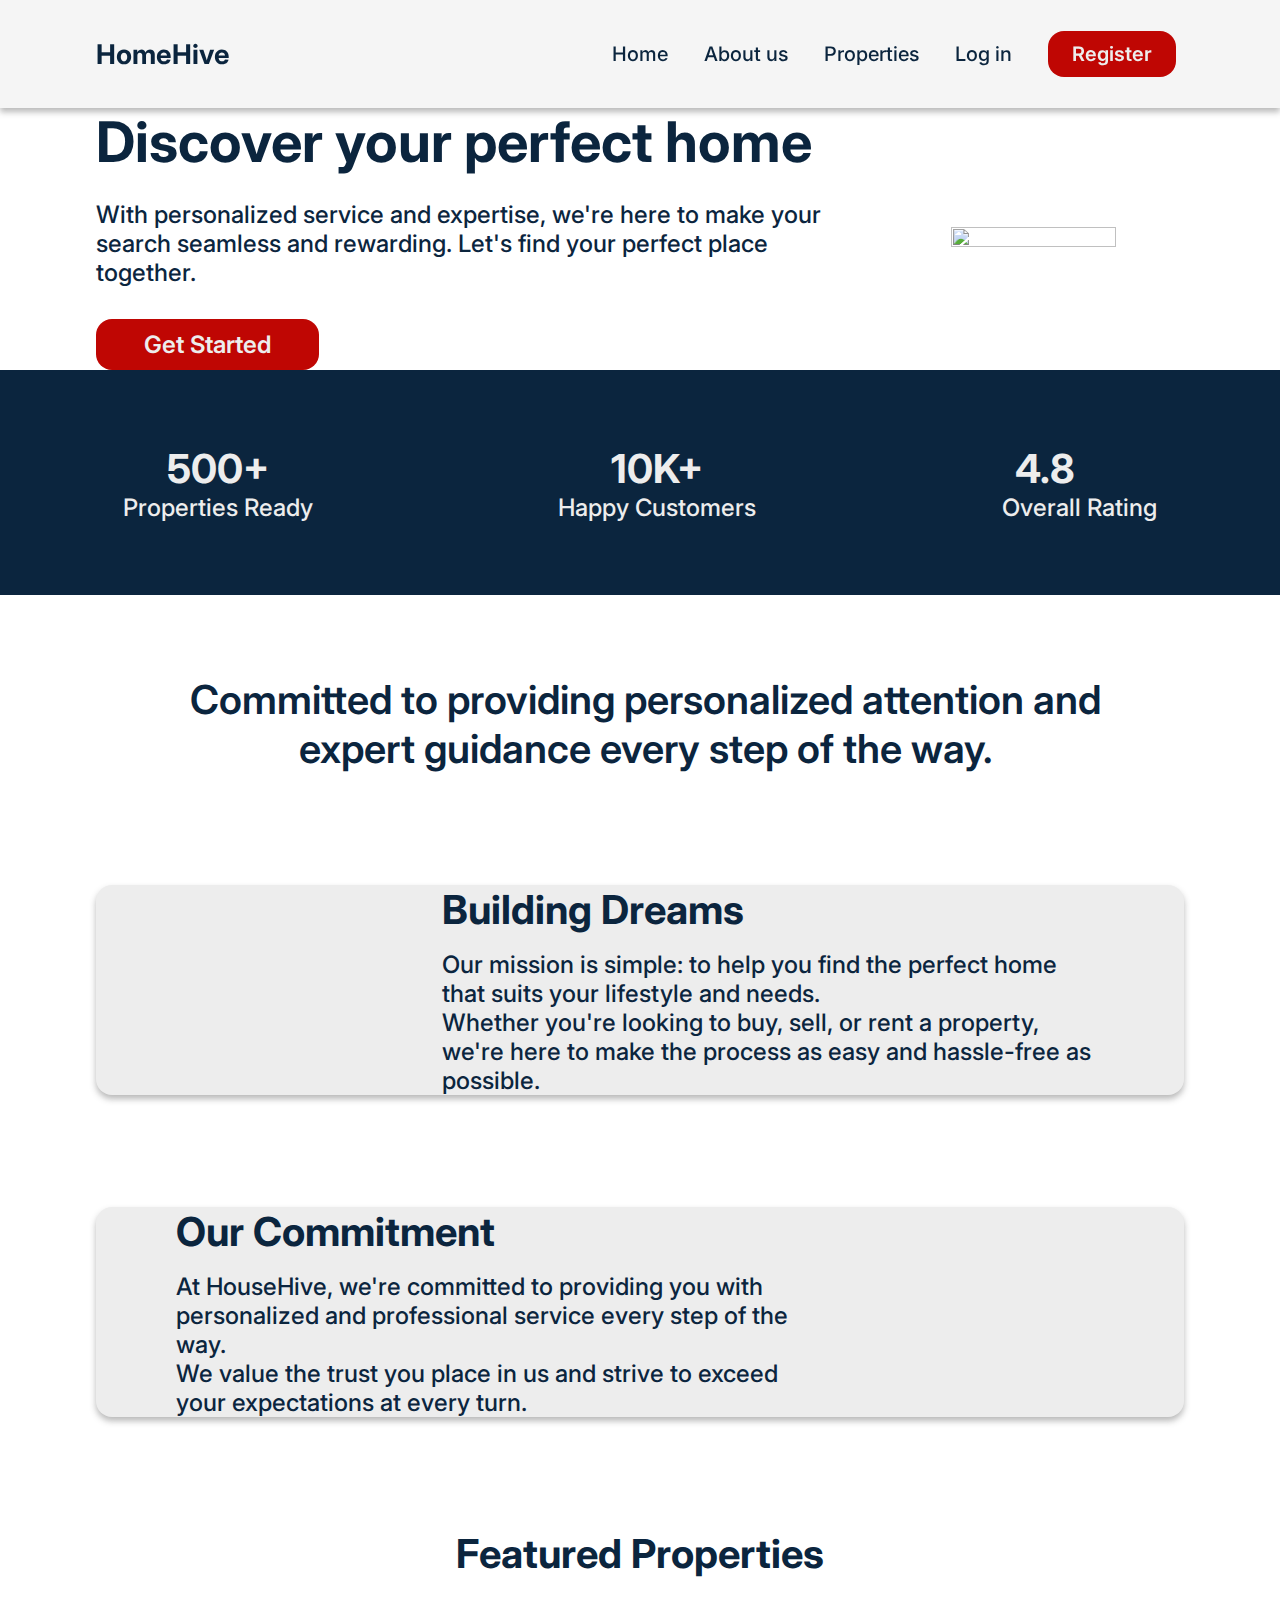
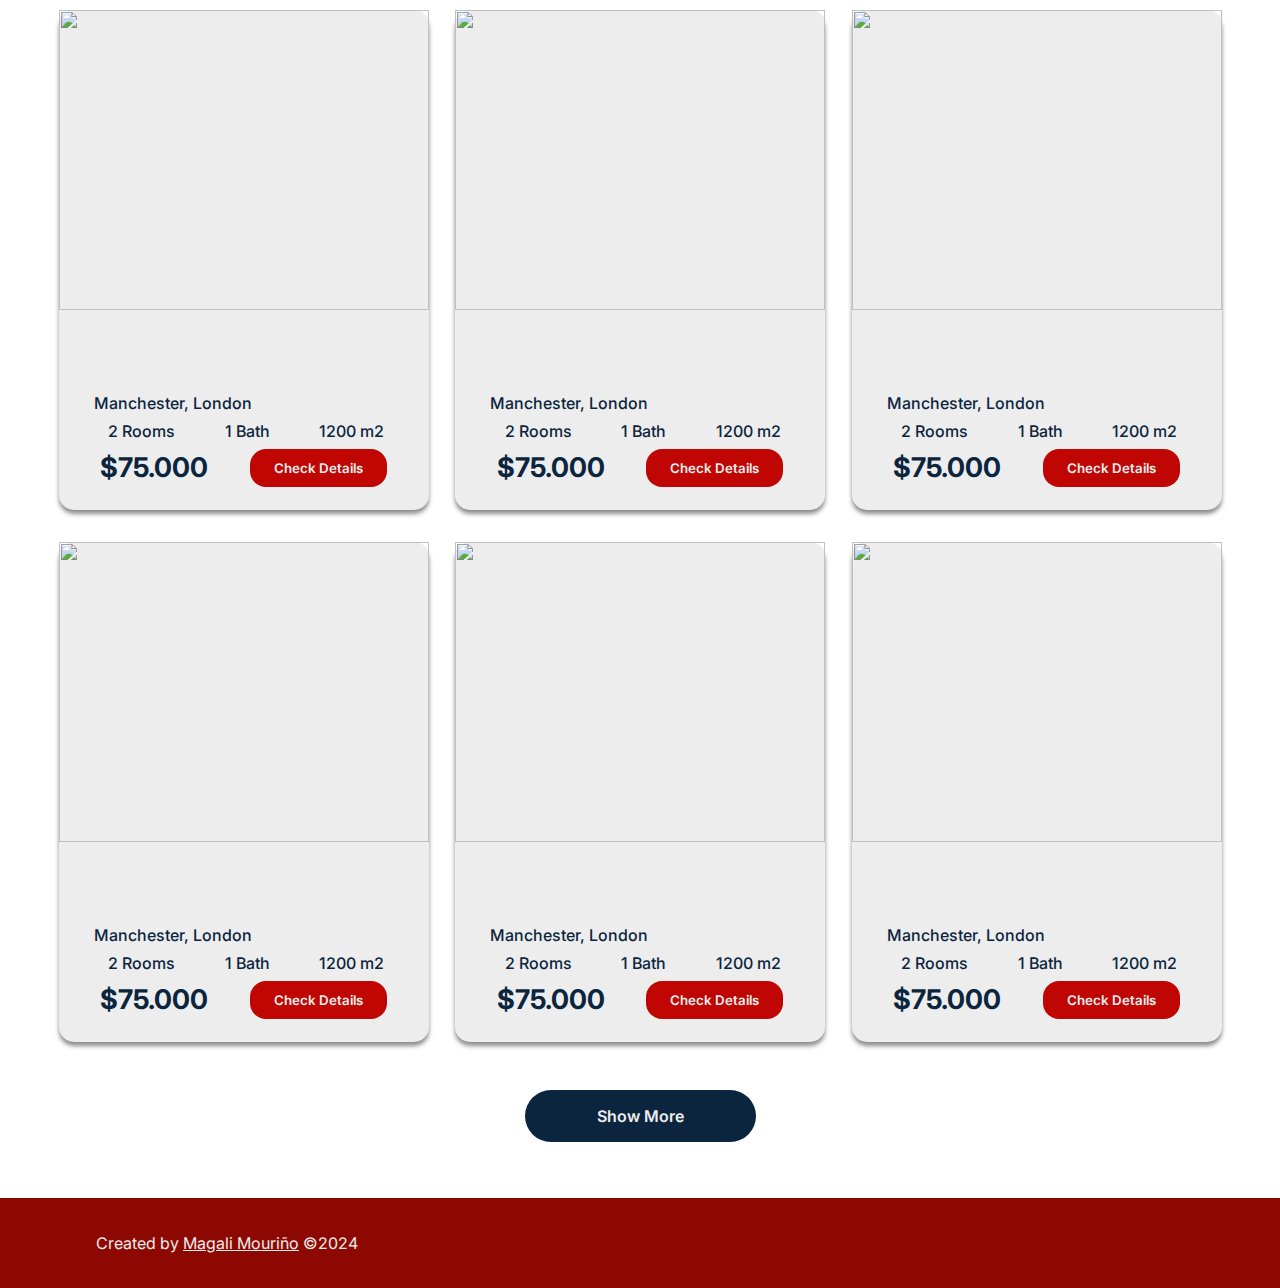
==== commit 2b1a4107: "details page responsive" ====
--- a/index.html
+++ b/index.html
@@ -4,27 +4,28 @@
     <meta charset="UTF-8">
     <meta name="viewport" content="width=device-width, initial-scale=1.0">
     <title>HomeHive</title>
-    <link rel="stylesheet" href="styles.css">
+    <link rel="stylesheet" href="./css/styles.css">
     <link rel="shortcut icon" href="favicon.ico" type="image/x-icon">
     <script src="https://kit.fontawesome.com/fa030ff4b5.js" crossorigin="anonymous"></script>
 </head>
 <body>
     <header class="header">
         <nav>
-            <a class="company-name"><h3>HomeHive</h3><i class="fa-solid fa-house"></i></a>
+            <a href="" class="company-name"><h3>HomeHive</h3><i class="fa-solid fa-house"></i></a>
             <ul>
-                <li class="hover-light-red"><a href="index.html">Home</a></li>
-                <li class="hover-light-red"><a href="">About us</a></li>
-                <li class="hover-light-red"><a href="">Properties</a></li>
+                <li class="hover-light-red hide "><a href="index.html">Home</a></li>
+                <li class="hover-light-red hide "><a href="">About us</a></li>
+                <li class="hover-light-red hide "><a href="">Properties</a></li>
                 <li class="hover-light-red"><a href="./pages/logIn.html">Log in</a></li>
                 <li><a class="red-button hover-red-b" href="">Register</a></li>
             </ul>
         </nav>
+
     </header>
     <main>
         <section class="first-section">
             <div>
-                <h1>Discover your <br> perfect home</h1>
+                <h1>Discover your perfect home</h1>
                 <p>With personalized service and expertise, we're here to make your search seamless and rewarding. Let's find your perfect place together.</p>
                 <button class="red-button hover-red-b">Get Started</button>
             </div>
--- a/css/styles.css
+++ b/css/styles.css
@@ -0,0 +1,641 @@
+/*Fuente de google fonts*/
+@import url('https://fonts.googleapis.com/css2?family=Inter:wght@100..900&display=swap');
+
+:root {
+    --primary-color: #EDEDED;
+    --secondary-color: #0B253E;
+    --red-color: #8D0801;
+    --lightRed-color: #BF0603;
+}
+
+/*Reseteo de valores*/
+*{
+    margin: 0;
+    padding: 0;
+    box-sizing: border-box;
+    font-family: "Inter", sans-serif;
+}
+
+/*Estilos generales*/
+body{
+    
+    color: var(--secondary-color);
+    
+}
+
+
+h1{
+    font-size: 3.5rem;
+}
+
+h2{
+    font-size: 2.5rem;
+}
+
+h3{
+    font-size: 1.7rem;
+}
+
+p{
+    font-size: 1.5rem;
+    font-weight: 500;
+}
+
+a{
+    text-decoration: none; 
+    color: var(--secondary-color);
+    font-size: 1.25rem;
+}
+
+button {
+    border: none;
+    outline: none;
+    background-color: transparent;
+    cursor: pointer;
+    padding: 0;
+    margin: 0;
+    font-family: inherit;
+    transition: all 0.3s ease;
+}
+
+/*clases*/
+
+/*------------INDEX PAGE ----------------------*/
+
+.header{
+    background-color: #F5F5F5;
+    box-shadow: 0px 4px 6px 0px rgba(60, 60, 60, 0.361);
+    height: 12vh;
+    position: sticky;
+    top: 0;
+        nav{
+            height: 100%;
+            display: flex;
+            align-items: center;
+            justify-content: space-between;
+            padding: 0 6rem;
+            .company-name{
+                display: flex;
+                i{
+                    margin-left: 3px;
+                    margin-top: 3.5px; 
+                }
+              
+            }
+            ul{
+                list-style: none;
+                display: flex;
+                column-gap: 20px;
+                font-weight: 500;
+                li{
+                    padding: 0.5rem;
+                }
+            }
+           
+        }
+}
+
+.first-section{
+    display: flex;
+    align-items: center;
+    div{
+        margin-left: 6rem;
+        margin-right: 5rem;
+        h1{
+            margin-bottom: 1.5rem;
+        }
+        p{
+            margin-bottom: 2rem; 
+        }
+        button{
+            font-size: 1.5rem;
+            padding-right: 3rem;
+            padding-left: 3rem;
+        }   
+    }
+    img{
+        width: 50%;
+        height: 50%;
+    }
+}
+
+.numbers-section{
+    background-color: var(--secondary-color);
+    color: var(--primary-color);
+    height: 25vh;
+    ul{
+        height: 100%;
+        display: flex;
+        align-items: center;
+        justify-content: space-around;
+        list-style: none;
+        li{
+            text-align: center;
+            div{
+                display: flex;
+                
+            }
+        }
+      
+    }
+}
+
+.about-section{
+    .sub-title{
+        text-align: center;
+        font-weight: 600;
+        padding: 80px 0 0 10px;
+        font-size: 2.5rem;
+    }
+    .square-section{
+        background-color: var(--primary-color);
+        display: flex;
+        margin: 7rem 6rem;
+        box-shadow: 0px 4px 6px 0px rgba(60, 60, 60, 0.361);
+        border-radius: 16px;
+        align-items: center;
+        .box{
+            margin-left: 5rem;
+            margin-right: 5rem;
+            h2{
+                margin-bottom: 1rem;
+            }
+        }
+        img{
+            width: 50%;
+        }
+    } 
+}
+
+.keys{
+    border-top-right-radius: 16px;
+    border-bottom-right-radius: 16px;
+}
+
+.featured-section{
+    width: 95%;
+    /*border: 2px solid rgb(203, 67, 90);*/
+    margin: 0 auto;
+    margin-bottom: 2.5rem;
+    
+        h2{
+            text-align: center;
+            margin-bottom: 2rem;
+        }
+        .galery-p{
+            display: flex;
+            flex-wrap: wrap;
+            justify-content: space-evenly;
+            /*border: 2px solid rgb(0, 234, 255);*/
+            .property{
+                /*border: 2px solid rgb(18, 232, 114);*/
+                width: 370px;
+                height: 500px;
+                border-radius: 15px;
+                margin-bottom: 2rem;
+                padding-bottom: 2rem;
+                background-color: var(--primary-color);
+                box-shadow: 0px 4px 4px 0px rgba(60, 60, 60, 0.58);
+
+                    p{
+                        font-size: 1rem;
+                    }
+
+                    img{
+                        width: 100%;
+                        height: 80%;
+                        /*border: 2px solid rgb(203, 67, 90);*/
+                    }
+
+                    .info{
+                        /*border: 2px solid blue;*/
+                        margin-top: 0.5rem;
+                         .location{
+                            display: flex;
+                            align-items: center;
+                           /* border: 2px solid black;*/
+                            column-gap: 5px;
+                            padding-left: 1.9rem;
+                         }
+                    
+                            .prop-details{
+                                display: flex;
+                                justify-content: space-evenly;
+                                margin: 0.5rem 0;
+                                /*border: 2px solid black;*/
+
+                                .r-b-m{
+                                    display: flex;
+                                    column-gap: 5px;
+                                }
+                            }
+                            .price-and-button{
+                                display: flex;
+                                justify-content: space-evenly;
+                                align-items: center;
+                                font-size: 2rem;
+                                /*border: 2px solid purple;*/
+                                
+                            }
+                    }
+
+            } 
+        }
+        .show-more{
+            /*border: 2px solid orange;*/
+            justify-content: center;
+            display: flex;
+        }
+        
+}
+
+.footer{
+    height: 10vh;
+    background-color: var(--red-color);
+    color: var(--primary-color);
+    display: flex;
+    align-items: center;
+    justify-content: space-between;
+    padding: 0 6rem;
+    p{
+        font-size: 1rem;
+        font-weight: 400;
+    }
+    div{
+        column-gap: 20px;
+        i{
+            color: var(--primary-color);
+            font-size: 2rem;
+            margin-right: 15px;
+        }
+    }
+   
+}
+
+/*----------------LOG IN PAGE---------------------*/
+.main-login{
+    background-color: var(--primary-color);
+}
+.login-container{
+    height: 100vh;
+    width: 100%;
+    display: flex;
+    align-items: center;    
+    justify-content: center;
+    .cont{
+        background-color: #F5F5F5;
+        box-shadow: 0px 3px 6px 3px rgba(158, 158, 158, 0.75);
+        width: 40%;
+        height: 75vh;
+        text-align: center;
+        padding: 2rem 0;
+        .login{
+            font-size: 2rem;
+        }
+        .div-inputs{
+            display: flex;
+            flex-direction: column;
+            align-items: center;
+            margin-top: 2rem;
+            width: 100%;
+      
+            input{
+                padding: 1rem 2rem;
+                border-radius: 10px;
+                border: 2px solid #00142786;
+                font-size: 1.2rem;
+                font-weight: 500;
+                width: 60%;
+                margin-bottom: 1rem;
+            }
+            .login-button{
+                font-size: 1.2rem;
+                font-weight: 600;
+                color: var(--primary-color);
+                background-color: var(--secondary-color);
+                padding: 1rem 2rem;
+                width: 60%;
+                border-radius: 10px;
+                margin-bottom: 2rem;
+            }
+            .login-button:hover{
+                background-color: #15416d;
+            }
+            h3{
+                font-size: 1.1rem;
+                margin-bottom: 2rem;
+                font-weight: 400;
+                margin: 0 7rem;
+                u{
+                    color: var(--red-color);
+                    font-weight: 700;
+                    font-size: 1.1rem;
+                }
+            }
+            p{
+                font-size: 1rem;
+                margin: 0 7rem;
+                margin-top: 4rem;
+            }
+            
+        }
+
+    }
+}
+
+/*----------------DETAILS PAGE--------------------*/
+.img-container{
+    background-color: #8D0801;
+    width: 640;
+    height: 550px;
+    img{
+        width: 100%;
+        height: 100%;
+        object-fit: cover;
+    }
+}
+
+.grey-container{
+    background-color: #EDEDED;
+    box-shadow: 0px 4px 6px 0px rgba(60, 60, 60, 0.361);
+    padding: 2rem 6rem;
+    margin: 3rem auto;
+    border-radius: 20px;
+    width: 87%;
+    div{
+      display: flex;
+      justify-content: space-between;
+      align-items: center;
+      margin-bottom: 1rem;
+    }
+    ul{
+        margin-left: 2rem;
+        li{
+            font-size: 1.3rem;
+        }
+    }
+}
+
+
+/*OTHER STYLES*/
+.red-button{
+    background-color: var(--lightRed-color);
+    color: var(--primary-color);
+    padding: 0.7rem 1.5rem;
+    border-radius: 16px;
+    font-weight: 600;
+    cursor: pointer;
+}
+
+.button-blue{
+    background-color: var(--secondary-color);
+    color: var(--primary-color);
+    padding: 1rem 4.5rem;
+    border-radius: 44px;
+    font-size: 1rem;
+    font-weight: 600;
+    cursor: pointer;
+    margin-top: 1rem;
+    margin-bottom: 1rem;
+}
+
+.margin-bottom1{
+    margin-bottom: 1rem;
+
+}
+
+.hover-red-b:hover{
+    background-color: #d12a27;
+}
+
+.hover-blue-b:hover{
+    background-color: #15416d;
+}
+
+.hover-light-red:hover{
+    background-color: #c7c7dda1;
+    border-radius: 10px;
+    
+}
+
+/*Modificando icono*/
+.fa-solid{
+    color: var(--secondary-color);
+}
+
+.fa-star{
+    font-size: 2rem;
+    padding-top: 0.7rem;
+    margin-right: 13px;
+}
+
+.fa-house{
+    padding-top: 0.3rem;
+}
+
+/*Media Queries mobile phone*/
+@media screen and (max-width: 768px){
+
+    /*INDEX PAGE*/
+    .header{
+        nav{
+            padding: 0 2rem;
+            flex-direction: row;
+            .hide{
+                display: none;
+            }
+            .company-name{
+                h3{
+                    font-size: 1.5rem;
+                }
+                
+                i{
+                    display: none;
+                }
+            }
+            ul{
+                font-size: 1rem;
+                column-gap: 10px;
+            }
+        }
+
+    }
+
+    /*FIRST SECTION - index*/
+    .first-section{
+       flex-direction: column-reverse;
+       text-align: center;
+        div{
+            
+            margin: 1rem 2rem;
+            h1{
+                font-size: 2.5rem;
+                margin-bottom: 1rem; 
+            }
+            p{
+                font-size: 1.2rem;
+                margin-bottom: 1rem;
+            }
+            button{
+                font-size: 1.2rem;
+                padding-right: 2rem;
+                padding-left: 2rem;
+                margin-bottom: 1rem;
+            }   
+        }
+        img{
+            width: 100%;
+            height: 100%;
+        }
+    }
+
+    /*NUMBERS SECTION - index*/
+    .numbers-section{
+        ul{
+            li{
+                margin: 1rem 0;
+                h2{
+                    font-size: 1.5rem;
+                }
+                p{
+                    font-size: 1rem;
+                }
+                div{
+                    display: flex;
+                    flex-direction: column;
+                    align-items: center;
+                    justify-content: center;
+                }
+
+            }
+            i{
+                display: none;
+            }
+        }
+    }
+
+    .about-section{
+        .sub-title{
+            font-size:1.5rem;
+            padding: 1.5rem;
+            margin-top: 1rem;
+        }
+        .square-section{
+            flex-direction: column;
+            margin: 2rem auto;
+            width: 80%;
+            .box{
+                margin: 1rem 1rem;
+                h2{
+                    font-size: 1.5rem;
+                }
+                p{
+                    font-size: 1rem;
+                }
+            }
+            img{
+                width: 100%;
+            }
+        }
+    }
+
+    .keys{
+        border-top-right-radius: 0px;
+        border-bottom-right-radius: 16px;
+        border-bottom-left-radius: 16PX;
+    }
+
+    .featured-section{
+        width: 80%;
+        h2{
+            font-size: 2rem;
+        }
+        .location{
+            padding-left: 0;
+        
+        }
+    }
+
+    .footer{
+        padding: 0 2rem;
+        div{
+            column-gap: 10px;
+            i{
+                font-size: 1.5rem;
+            }
+        }
+    }
+
+    /*LOGIN PAGE*/
+    .login-container{
+        .cont{
+            width: 80%;
+            height: 70vh;
+            .login{
+                font-size: 1.5rem;
+            }
+            .div-inputs{
+                input{
+                    padding: 1rem 1.5rem;
+                    font-size: 1rem;
+                    width: 80%;
+                }
+                .login-button{
+                    font-size: 1rem;
+                    padding: 1rem 1.5rem;
+                    width: 80%;
+                }
+                h3{
+                    font-size: 1rem;
+                    margin: 0rem 2.5rem;
+                    u{
+                        font-size: 1rem;
+                    }
+                }
+                p{
+                    font-size: 0.9rem;
+                    margin: 0 2rem;
+                    margin-top: 4rem;
+                }
+            }
+        }
+
+    }
+
+    /*DETAILS PAGE*/
+    .grey-container{
+        padding: 2rem 2rem;
+        margin: 2rem auto;
+        width: 85%;
+        div{
+            flex-direction: column;
+            align-items: flex-start;
+        }
+        h2{
+            font-size: 1.5rem;
+            margin-bottom: 0.5rem; 
+        }
+        
+        h2{
+            font-size: 1.5rem;
+            margin-bottom: 0.5rem; 
+        }
+        
+        h3{
+            font-size: 1rem;
+            margin-left: 0;
+        }
+        p{
+            font-size: 1rem;
+        }
+        ul{
+            margin-left: 1rem;
+            li{
+                font-size: 1rem;
+            }
+        }
+    }
+
+
+    
+}
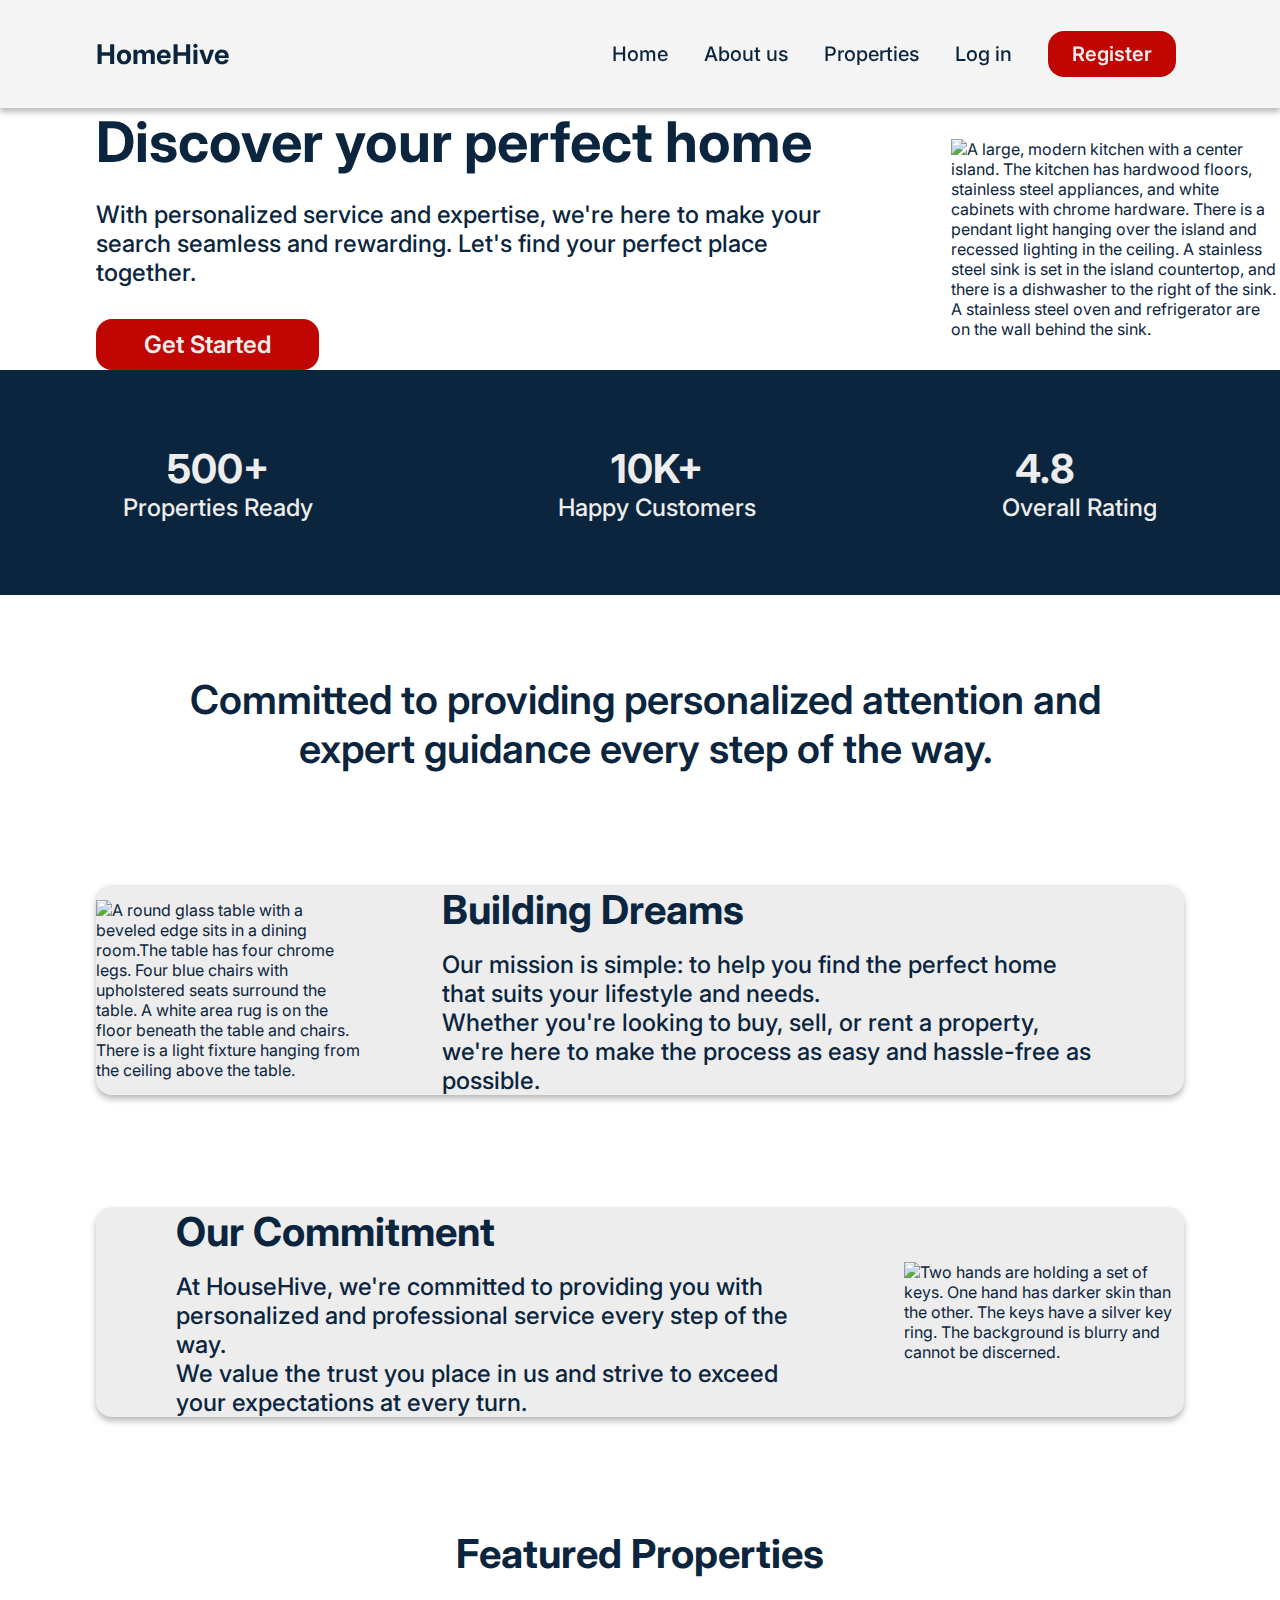
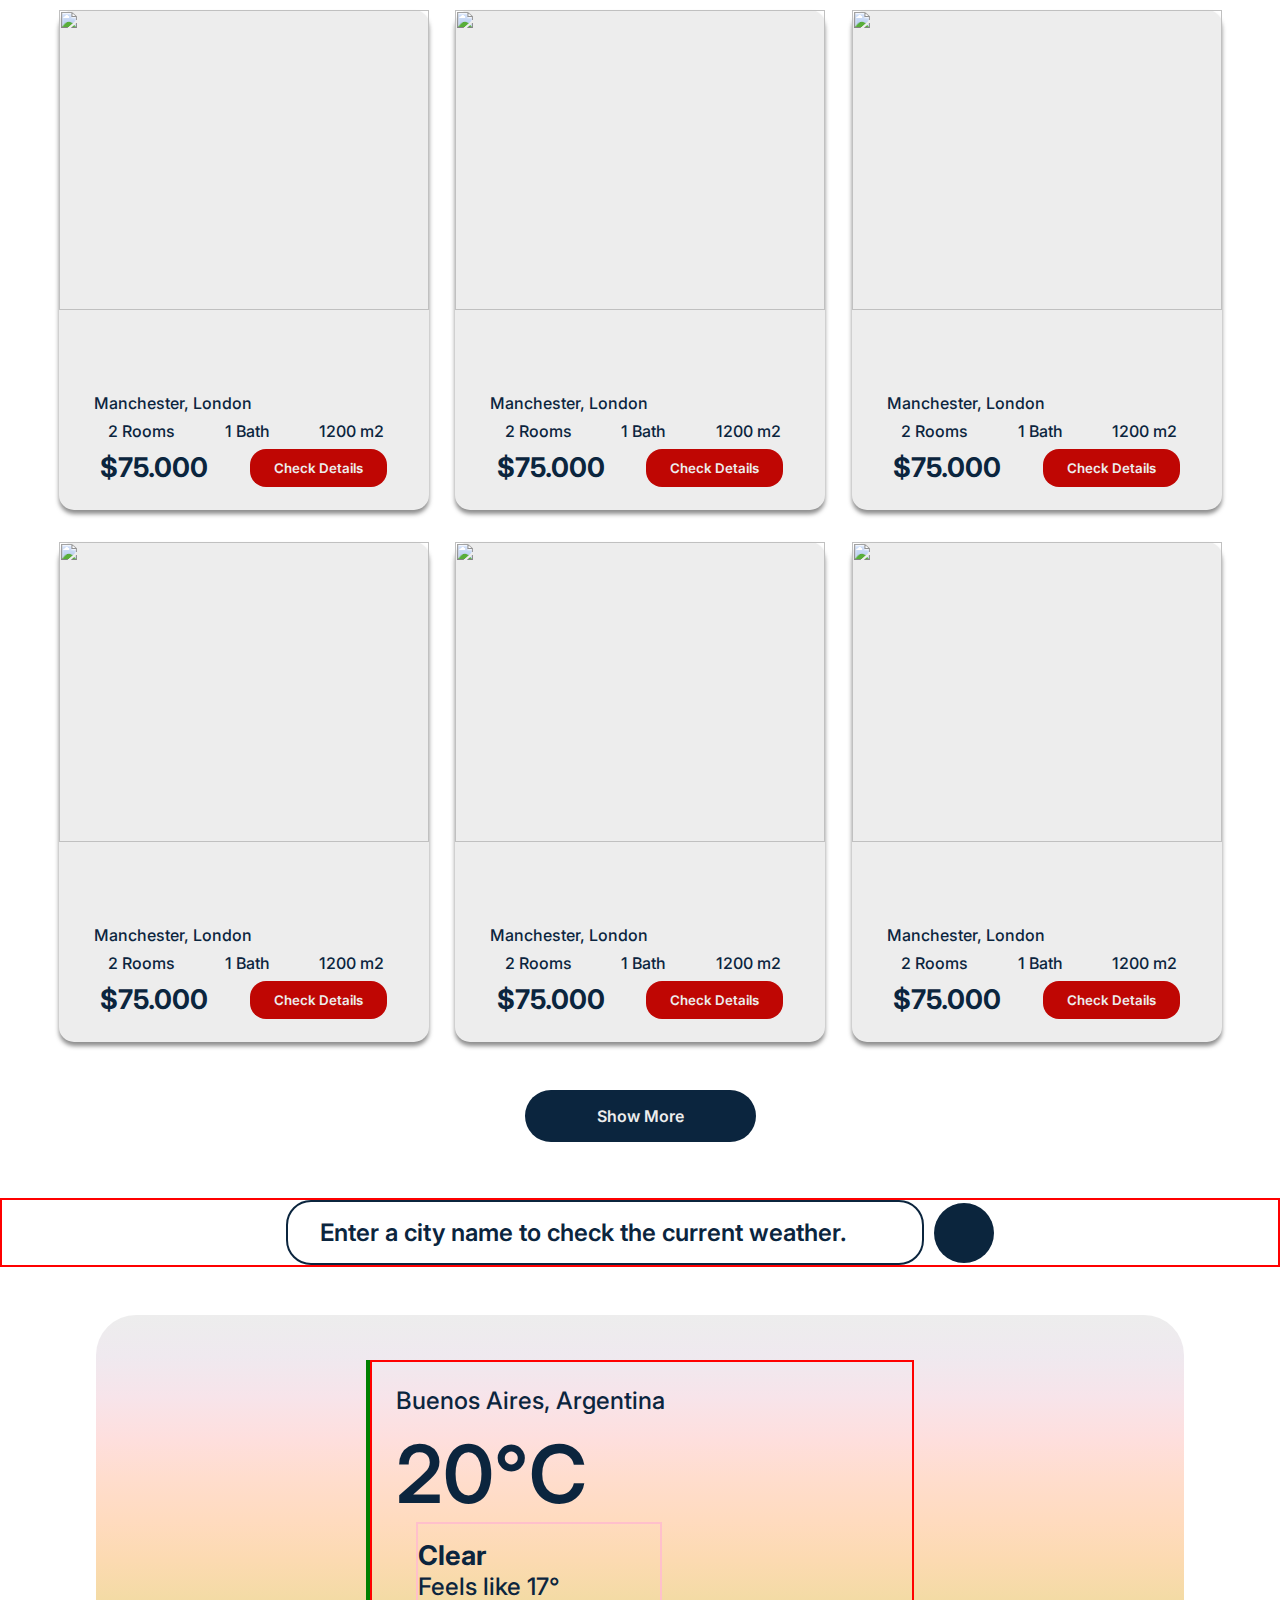
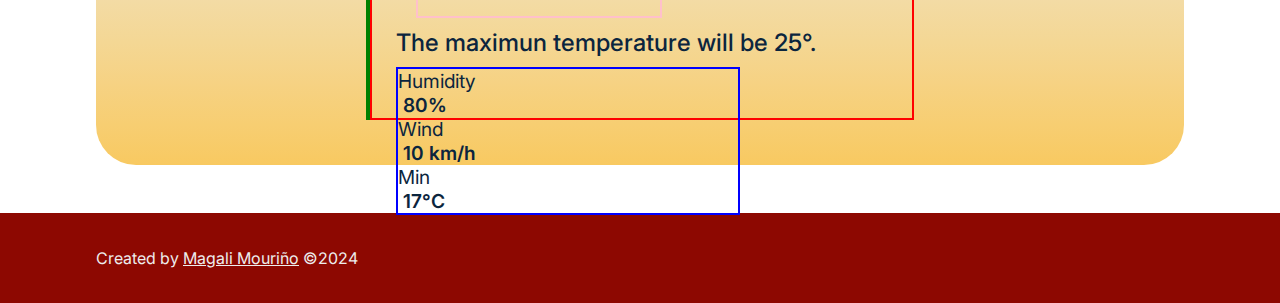
==== commit abfeb339: "api weather" ====
--- a/index.html
+++ b/index.html
@@ -5,6 +5,7 @@
     <meta name="viewport" content="width=device-width, initial-scale=1.0">
     <title>HomeHive</title>
     <link rel="stylesheet" href="./css/styles.css">
+    <link rel="stylesheet" href="./css/weather.css">
     <link rel="shortcut icon" href="favicon.ico" type="image/x-icon">
     <script src="https://kit.fontawesome.com/fa030ff4b5.js" crossorigin="anonymous"></script>
 </head>
@@ -13,23 +14,27 @@
         <nav>
             <a href="" class="company-name"><h3>HomeHive</h3><i class="fa-solid fa-house"></i></a>
             <ul>
-                <li class="hover-light-red hide "><a href="index.html">Home</a></li>
-                <li class="hover-light-red hide "><a href="">About us</a></li>
-                <li class="hover-light-red hide "><a href="">Properties</a></li>
+                <li class="hover-light-red hide "><a href="#home">Home</a></li>
+                <li class="hover-light-red hide "><a href="#about">About us</a></li>
+                <li class="hover-light-red hide "><a href="#properties">Properties</a></li>
                 <li class="hover-light-red"><a href="./pages/logIn.html">Log in</a></li>
-                <li><a class="red-button hover-red-b" href="">Register</a></li>
+                <li><a class="red-button hover-red-b" href="./pages/register.html">Register</a></li>
             </ul>
         </nav>
 
     </header>
-    <main>
-        <section class="first-section">
+    <main >
+        <section id="home" class="first-section">
             <div>
                 <h1>Discover your perfect home</h1>
                 <p>With personalized service and expertise, we're here to make your search seamless and rewarding. Let's find your perfect place together.</p>
-                <button class="red-button hover-red-b">Get Started</button>
-            </div>
-            <img src="./assets/mainSection-image.jpg" alt="">
+                 <a href="./pages/register.html"><button  class="red-button hover-red-b">Get Started</button></a>
+            </div>
+            <img src="./assets/mainSection-image.jpg" alt="A large, modern kitchen with a center island.
+            The kitchen has hardwood floors, stainless steel appliances, and white cabinets with chrome hardware.
+            There is a pendant light hanging over the island and recessed lighting in the ceiling.
+            A stainless steel sink is set in the island countertop, and there is a dishwasher to the right of the sink.
+            A stainless steel oven and refrigerator are on the wall behind the sink.">
         </section>
 
         <section class="numbers-section">
@@ -50,11 +55,11 @@
             </ul>
         </section>
 
-        <section class="about-section">
+        <section id="about" class="about-section">
             <h2 class="sub-title">Committed to providing personalized attention and <br> expert guidance every step of the way.</h2>
         
             <div class="square-section">
-                <img src="./assets/building-dreams.png" alt="">
+                <img src="./assets/building-dreams.png" alt="A round glass table with a beveled edge sits in a dining room.The table has four chrome legs. Four blue chairs with upholstered seats surround the table. A white area rug is on the floor beneath the table and chairs. There is a light fixture hanging from the ceiling above the table.">
                 <div class="box">
                     <h2>Building Dreams</h2>
                     <p>Our mission is simple: to help you find the perfect home that suits your lifestyle and needs.</p>
@@ -68,11 +73,11 @@
                     <p>At HouseHive, we're committed to providing you with personalized and professional service every step of the way.</p>
                     <p>We value the trust you place in us and strive to exceed your expectations at every turn.</p>
                 </div>
-                <img  class="keys" src="./assets/our-commitment.jpg" alt="">
-            </div>
-        </section>
-
-        <section class="featured-section">
+                <img  class="keys" src="./assets/our-commitment.jpg" alt="Two hands are holding a set of keys. One hand has darker skin than the other. The keys have a silver key ring. The background is blurry and cannot be discerned.">
+            </div>
+        </section>
+
+        <section id="properties" class="featured-section">
             <h2>Featured Properties</h2>
             <div class="galery-p">
                 <div class="property">
@@ -198,16 +203,44 @@
             </div>
 
             <div class="show-more"><button class="button-blue hover-blue-b">Show More</button></div>
+        </section>
+
+        <section>
+            <div class="search-bar">
+            <input name="city" id="input-city" type="text" placeholder="Enter a city name to check the current weather.">
+            <button id="button-search" class="search-button hover-blue-b"><i class="fas fa-search"></i></button>
+            </div>
+
+            <div class="weather-container">
+                <img src="./assets/weather/clear.png" alt="" srcset="">
+                <div class="info-weather">
+                    <p id="city-country">Buenos Aires, Argentina</p>
+                    <div class="flex cont">
+                        <h3 id="temperature">20°C</h3>
+                        <div class="sky">
+                        <h3 id="status">Clear</h3>
+                        <p id="feels-like">Feels like 17°</p>
+                        </div>
+                    </div>
+                    <p>The maximun temperature will be 25°.</p>
+                    <ul class="flex">
+                        <li class="flex">Humidity <p id="humidity">80%</p></li>
+                        <li class="flex"> Wind <p id="wind">10 km/h</p></li>
+                        <li class="flex">Min <p id="min-temp">17°C</p></li>
+                    </ul>
+                </div>
+            </div>
         </section>
 
     </main>
     <footer class="footer">
       <p>Created by <u>Magali Mouriño</u> ©2024</p>
       <div>
-        <a href="www.linkedin.com/in/magali-mouriño" target="_blank"><i class="fab fa-linkedin"></i></a>
+        <a href="https://www.linkedin.com/in/magali-mouri%C3%B1o/" target="_blank"><i class="fab fa-linkedin"></i></a>
         <a href="https://github.com/magalimou" target="_blank"><i class="fab fa-github"></i></a>
       </div>
     </footer>
+    <script type="module" src="./js/weather.js"></script>
     
 </body>
 </html>--- a/css/styles.css
+++ b/css/styles.css
@@ -17,10 +17,12 @@
 }
 
 /*Estilos generales*/
+html,body{
+    scroll-behavior: smooth;
+}
+
 body{
-    
     color: var(--secondary-color);
-    
 }
 
 
@@ -58,7 +60,16 @@
     transition: all 0.3s ease;
 }
 
-/*clases*/
+/*clases globales*/
+.error-message{
+    color: var(--lightRed-color);
+    font-weight: 600;
+    text-align: center;
+    margin-bottom: 1rem;
+}
+
+
+
 
 /*------------INDEX PAGE ----------------------*/
 
@@ -172,12 +183,12 @@
     border-bottom-right-radius: 16px;
 }
 
+
 .featured-section{
     width: 95%;
     /*border: 2px solid rgb(203, 67, 90);*/
     margin: 0 auto;
     margin-bottom: 2.5rem;
-    
         h2{
             text-align: center;
             margin-bottom: 2rem;
@@ -277,7 +288,7 @@
     background-color: var(--primary-color);
 }
 .login-container{
-    height: 100vh;
+    height: 110vh;
     width: 100%;
     display: flex;
     align-items: center;    
@@ -286,7 +297,6 @@
         background-color: #F5F5F5;
         box-shadow: 0px 3px 6px 3px rgba(158, 158, 158, 0.75);
         width: 40%;
-        height: 75vh;
         text-align: center;
         padding: 2rem 0;
         .login{
@@ -298,7 +308,9 @@
             align-items: center;
             margin-top: 2rem;
             width: 100%;
-      
+            form{
+                width: 100%;
+            }
             input{
                 padding: 1rem 2rem;
                 border-radius: 10px;
@@ -306,7 +318,7 @@
                 font-size: 1.2rem;
                 font-weight: 500;
                 width: 60%;
-                margin-bottom: 1rem;
+                margin-bottom: 0.5rem;
             }
             .login-button{
                 font-size: 1.2rem;
@@ -336,12 +348,15 @@
                 font-size: 1rem;
                 margin: 0 7rem;
                 margin-top: 4rem;
+                margin-bottom: 2rem;
             }
             
         }
 
     }
 }
+
+
 
 /*----------------DETAILS PAGE--------------------*/
 .img-container{
@@ -445,16 +460,17 @@
                 display: none;
             }
             .company-name{
+                align-items: center;
+                justify-content: center;
                 h3{
-                    font-size: 1.5rem;
+                    display: none;
                 }
                 
                 i{
-                    display: none;
+                  font-size: 1.5rem;
                 }
             }
             ul{
-                font-size: 1rem;
                 column-gap: 10px;
             }
         }
@@ -559,7 +575,8 @@
     .footer{
         padding: 0 2rem;
         div{
-            column-gap: 10px;
+            display: flex;
+            column-gap: 9px;
             i{
                 font-size: 1.5rem;
             }
@@ -570,7 +587,6 @@
     .login-container{
         .cont{
             width: 80%;
-            height: 70vh;
             .login{
                 font-size: 1.5rem;
             }
@@ -594,8 +610,7 @@
                 }
                 p{
                     font-size: 0.9rem;
-                    margin: 0 2rem;
-                    margin-top: 4rem;
+                    margin: 3rem 2rem 1rem 2rem;
                 }
             }
         }
@@ -615,12 +630,6 @@
             font-size: 1.5rem;
             margin-bottom: 0.5rem; 
         }
-        
-        h2{
-            font-size: 1.5rem;
-            margin-bottom: 0.5rem; 
-        }
-        
         h3{
             font-size: 1rem;
             margin-left: 0;
--- a/css/weather.css
+++ b/css/weather.css
@@ -0,0 +1,97 @@
+.search-bar{
+    display: flex;
+    justify-content: center;
+    align-items: center;
+    margin: 20px 0;
+    border: solid 2px red;
+    input{
+        width: 50%;
+        height: 40%;
+        border: solid 2px #0B253E;
+        border-radius: 25px;
+        padding: 1rem 2rem;
+        font-size: 1.5rem;
+        font-weight: 600;   
+    }
+    input::placeholder {
+        color: #0B253E; 
+      }
+}
+
+.search-button{
+    width: 60px;
+    height: 60px;
+    background-color: hsl(209, 70%, 14%);
+    border-radius: 30px;
+    margin-left: 10px;
+    .fa-search{
+        color: white;
+        font-size: 1.5rem;
+    }
+}
+
+.weather-container{
+    width: 85%;
+    height: 50vh;
+    display: flex;
+    margin: 3rem auto;
+    /*background-image: linear-gradient(to bottom, #ededed, #e8e8e8, #e3e3e3, #dfdfdf, #dadada, #d1d1d1, #c9c9c9, #c0c0c0, #b1b1b1, #a3a3a3, #959595, #878787);*/
+    background-image: linear-gradient(to bottom, #ededed, #efe9ef, #f7e4ea, #fedfde, #ffddcd, #ffdbbf, #fcdab1, #f3dba4, #f4d794, #f6d283, #f7ce72, #f8c961);
+
+    border-radius: 40px;
+    align-items: center;
+    justify-content: center;
+    img{
+        border: 2px solid green;
+        height: 80%;
+    }
+    .info-weather{
+        border: 2px solid red;
+        height: 80%;
+        width: 50%;
+        padding: 1.5rem;
+
+        .cont{
+            margin-top: 10px;
+            margin-bottom: 10px;
+
+            .sky{
+                border: 2px solid pink;
+                margin-left: 20px;
+                padding: 15px 0;
+                width: 50%;
+            }
+        }
+
+        ul{
+            border: 2px solid blue;
+            list-style: none;
+            margin-top: 10px;
+            width: 70%;
+            justify-content: space-between;
+            li{
+                font-size: 1.2rem;
+                font-weight: 400;
+                p{
+                    font-size: 1.2rem;
+                    font-weight: 600;
+                    margin-left: 5px;
+                }
+                
+            }
+        }  
+    }
+
+    #city{
+        font-size: 2rem;
+        font-style: normal;
+        font-weight: 500;
+        line-height: normal;
+    }
+
+    #temperature{
+        font-size: 5rem;
+        font-weight: 600;
+        
+    }
+}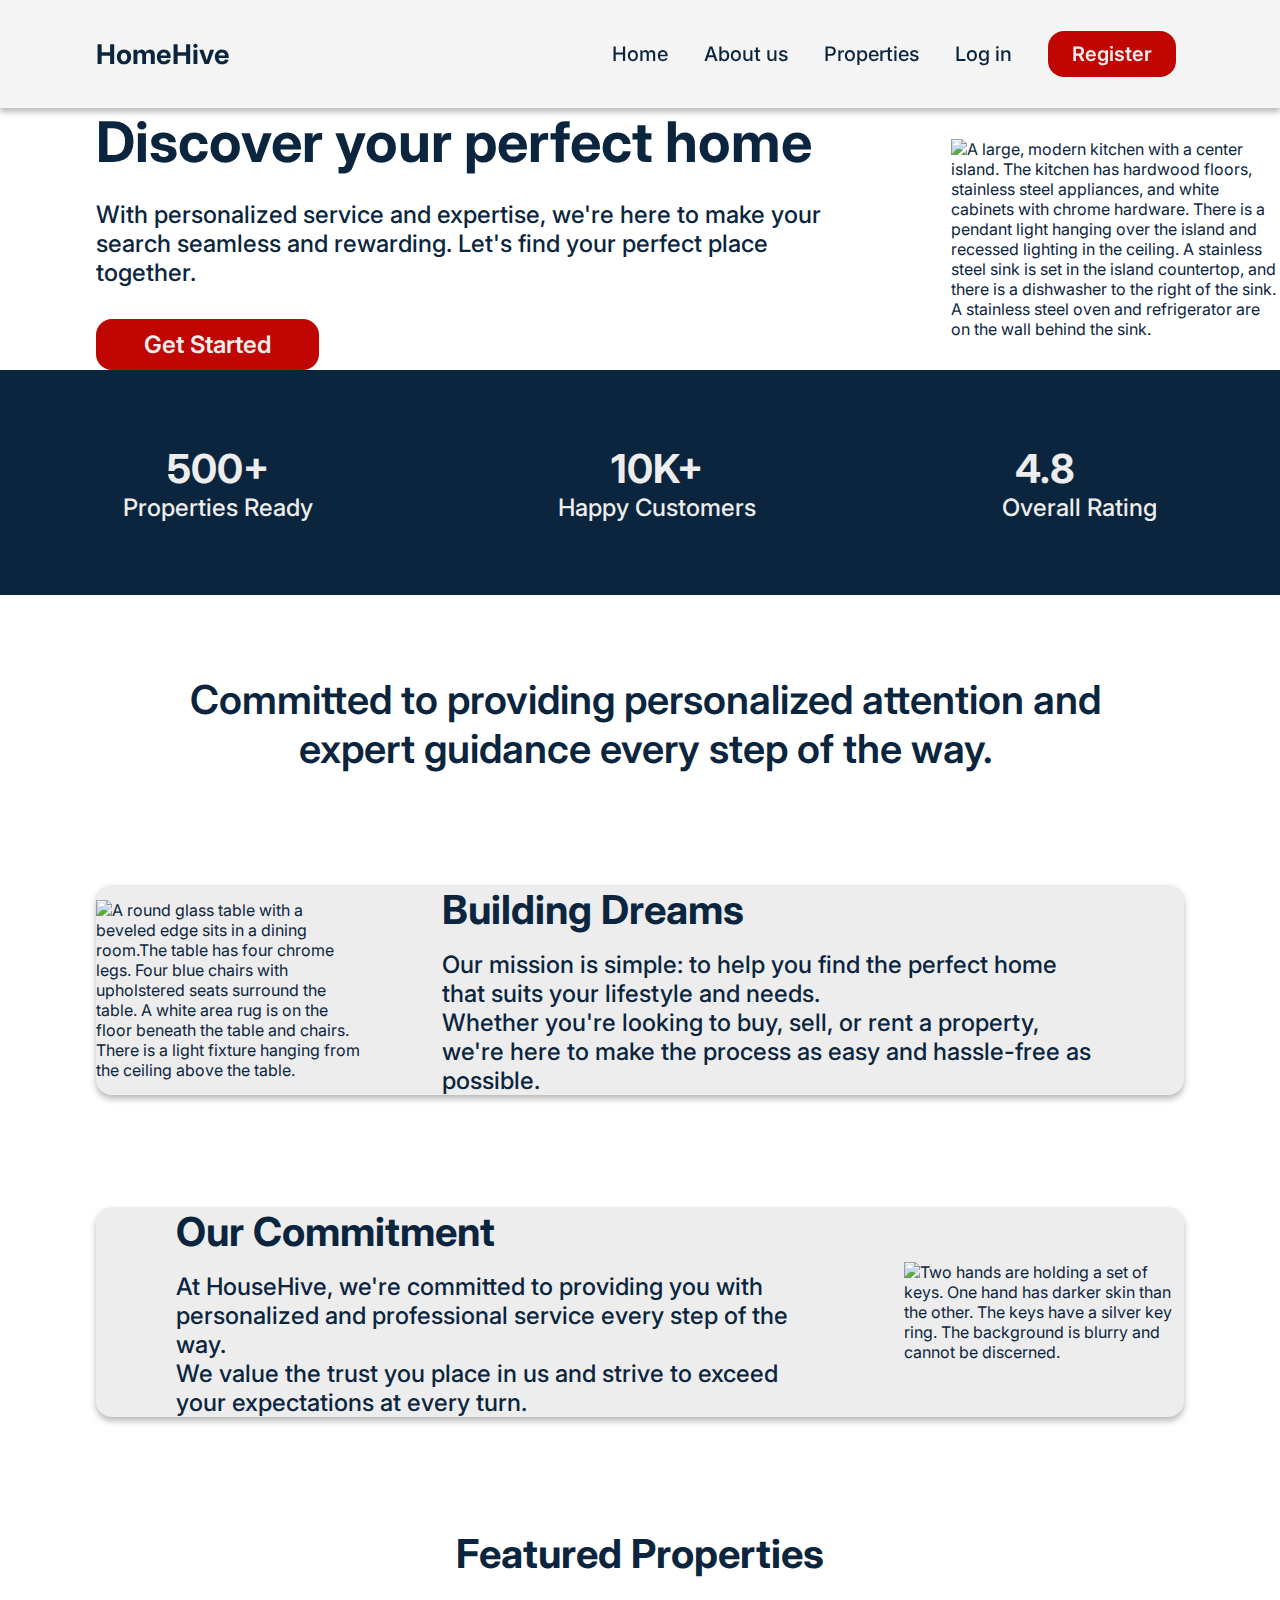
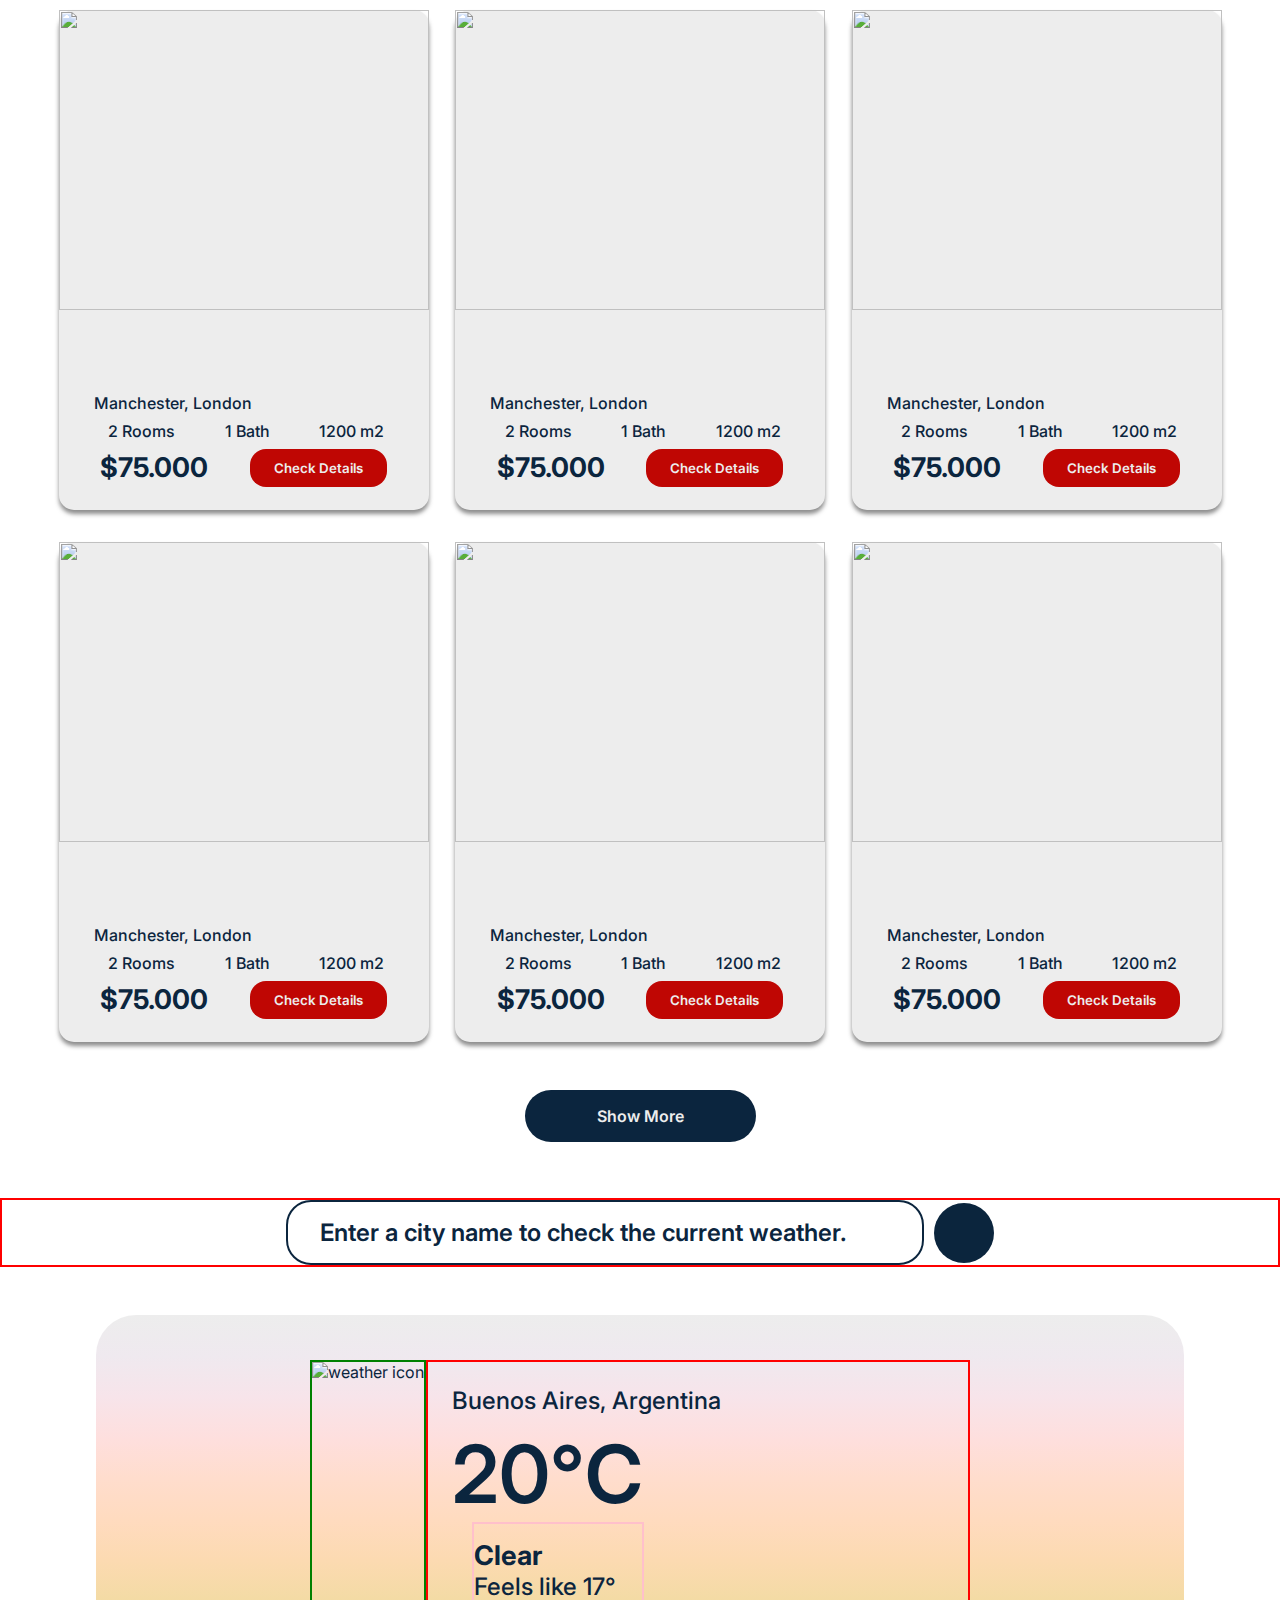
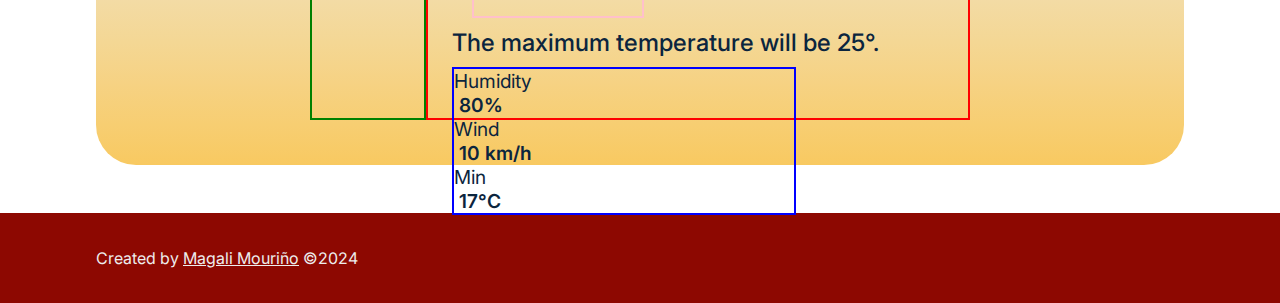
==== commit fe04e042: "weather" ====
--- a/index.html
+++ b/index.html
@@ -212,7 +212,7 @@
             </div>
 
             <div class="weather-container">
-                <img src="./assets/weather/clear.png" alt="" srcset="">
+                <img id="weather-icon" src="./assets/weather/clear.png" alt="weather icon" srcset="">
                 <div class="info-weather">
                     <p id="city-country">Buenos Aires, Argentina</p>
                     <div class="flex cont">
@@ -222,11 +222,11 @@
                         <p id="feels-like">Feels like 17°</p>
                         </div>
                     </div>
-                    <p>The maximun temperature will be 25°.</p>
+                    <p id="max-temp">The maximum temperature will be 25°.</p>
                     <ul class="flex">
-                        <li class="flex">Humidity <p id="humidity">80%</p></li>
-                        <li class="flex"> Wind <p id="wind">10 km/h</p></li>
-                        <li class="flex">Min <p id="min-temp">17°C</p></li>
+                        <li class="flex">Humidity<p id="humidity">80%</p></li>
+                        <li class="flex">Wind<p id="wind">10 km/h</p></li>
+                        <li class="flex">Min<p id="min-temp">17°C</p></li>
                     </ul>
                 </div>
             </div>
--- a/css/weather.css
+++ b/css/weather.css
@@ -35,9 +35,7 @@
     height: 50vh;
     display: flex;
     margin: 3rem auto;
-    /*background-image: linear-gradient(to bottom, #ededed, #e8e8e8, #e3e3e3, #dfdfdf, #dadada, #d1d1d1, #c9c9c9, #c0c0c0, #b1b1b1, #a3a3a3, #959595, #878787);*/
-    background-image: linear-gradient(to bottom, #ededed, #efe9ef, #f7e4ea, #fedfde, #ffddcd, #ffdbbf, #fcdab1, #f3dba4, #f4d794, #f6d283, #f7ce72, #f8c961);
-
+    background: linear-gradient(to bottom, #ededed, #efe9ef, #f7e4ea, #fedfde, #ffddcd, #ffdbbf, #fcdab1, #f3dba4, #f4d794, #f6d283, #f7ce72, #f8c961);
     border-radius: 40px;
     align-items: center;
     justify-content: center;
@@ -59,7 +57,7 @@
                 border: 2px solid pink;
                 margin-left: 20px;
                 padding: 15px 0;
-                width: 50%;
+                width: 35%;
             }
         }
 
@@ -77,7 +75,6 @@
                     font-weight: 600;
                     margin-left: 5px;
                 }
-                
             }
         }  
     }
